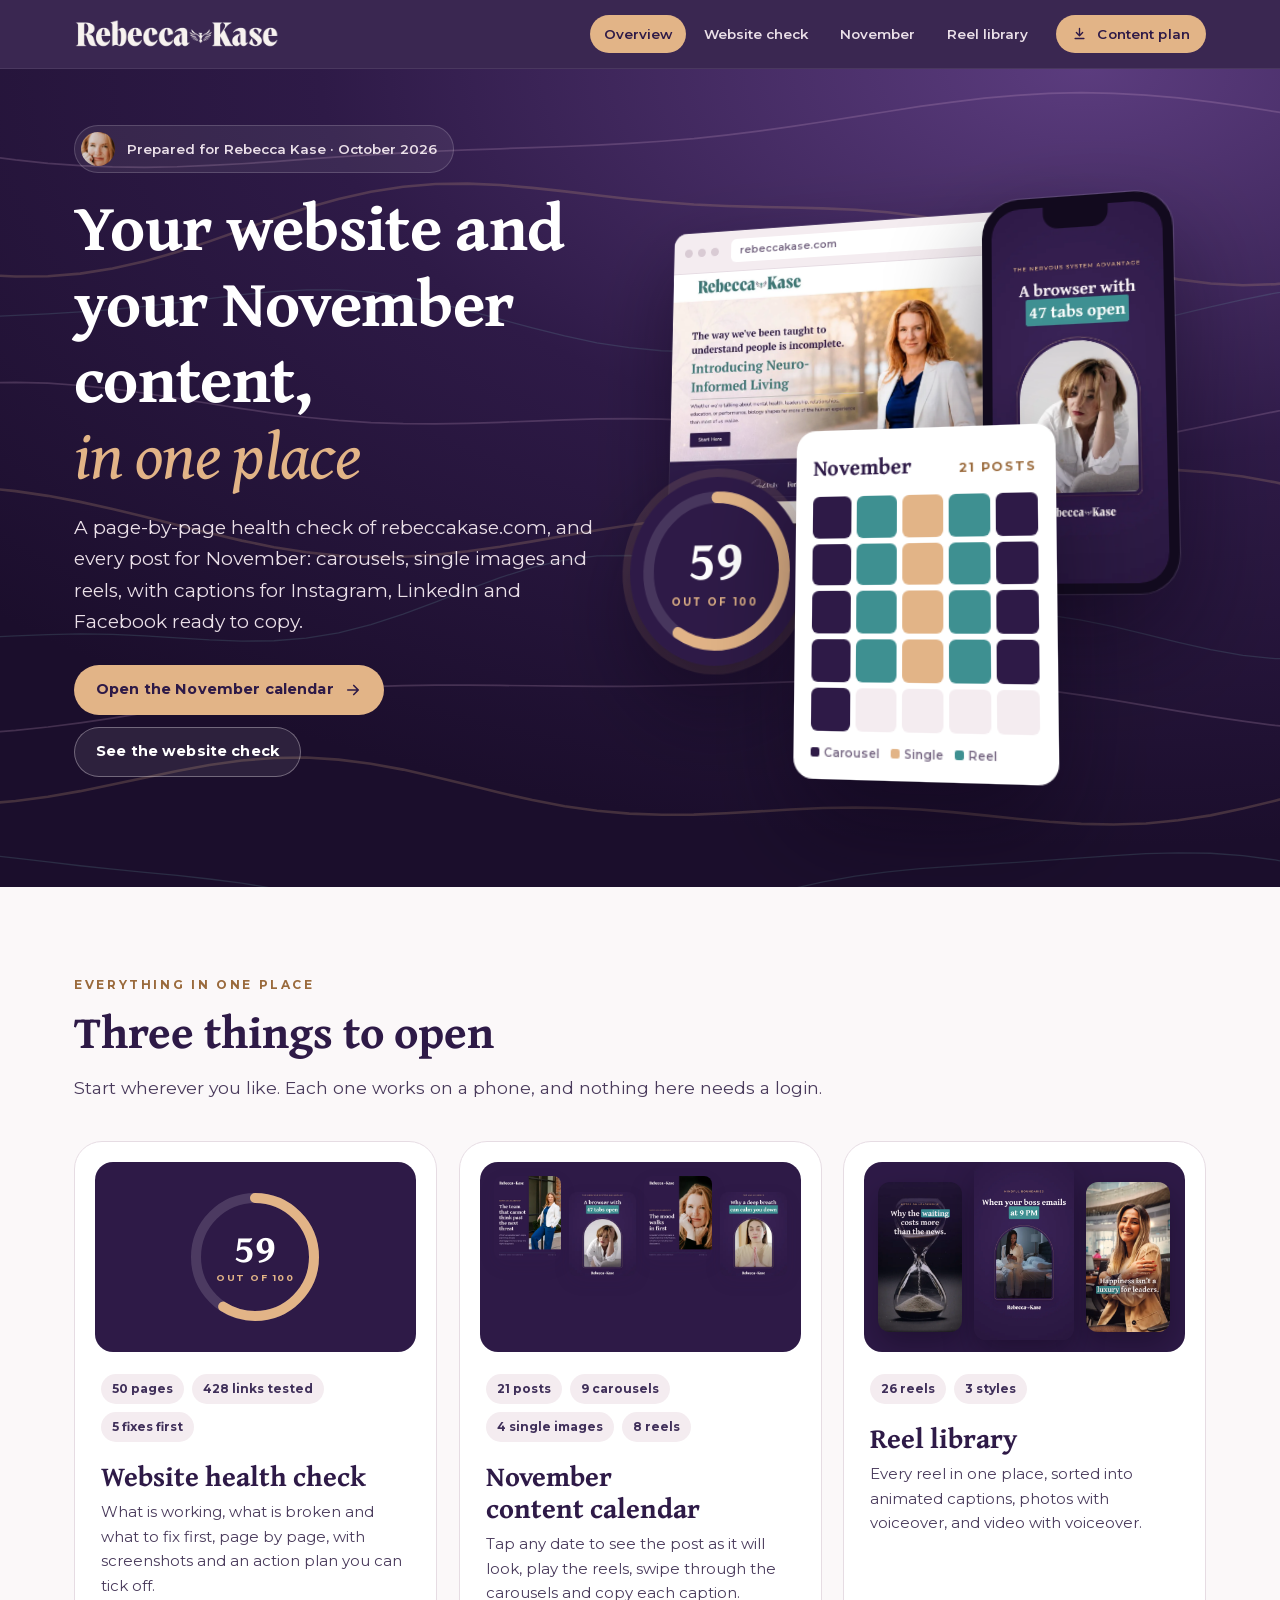
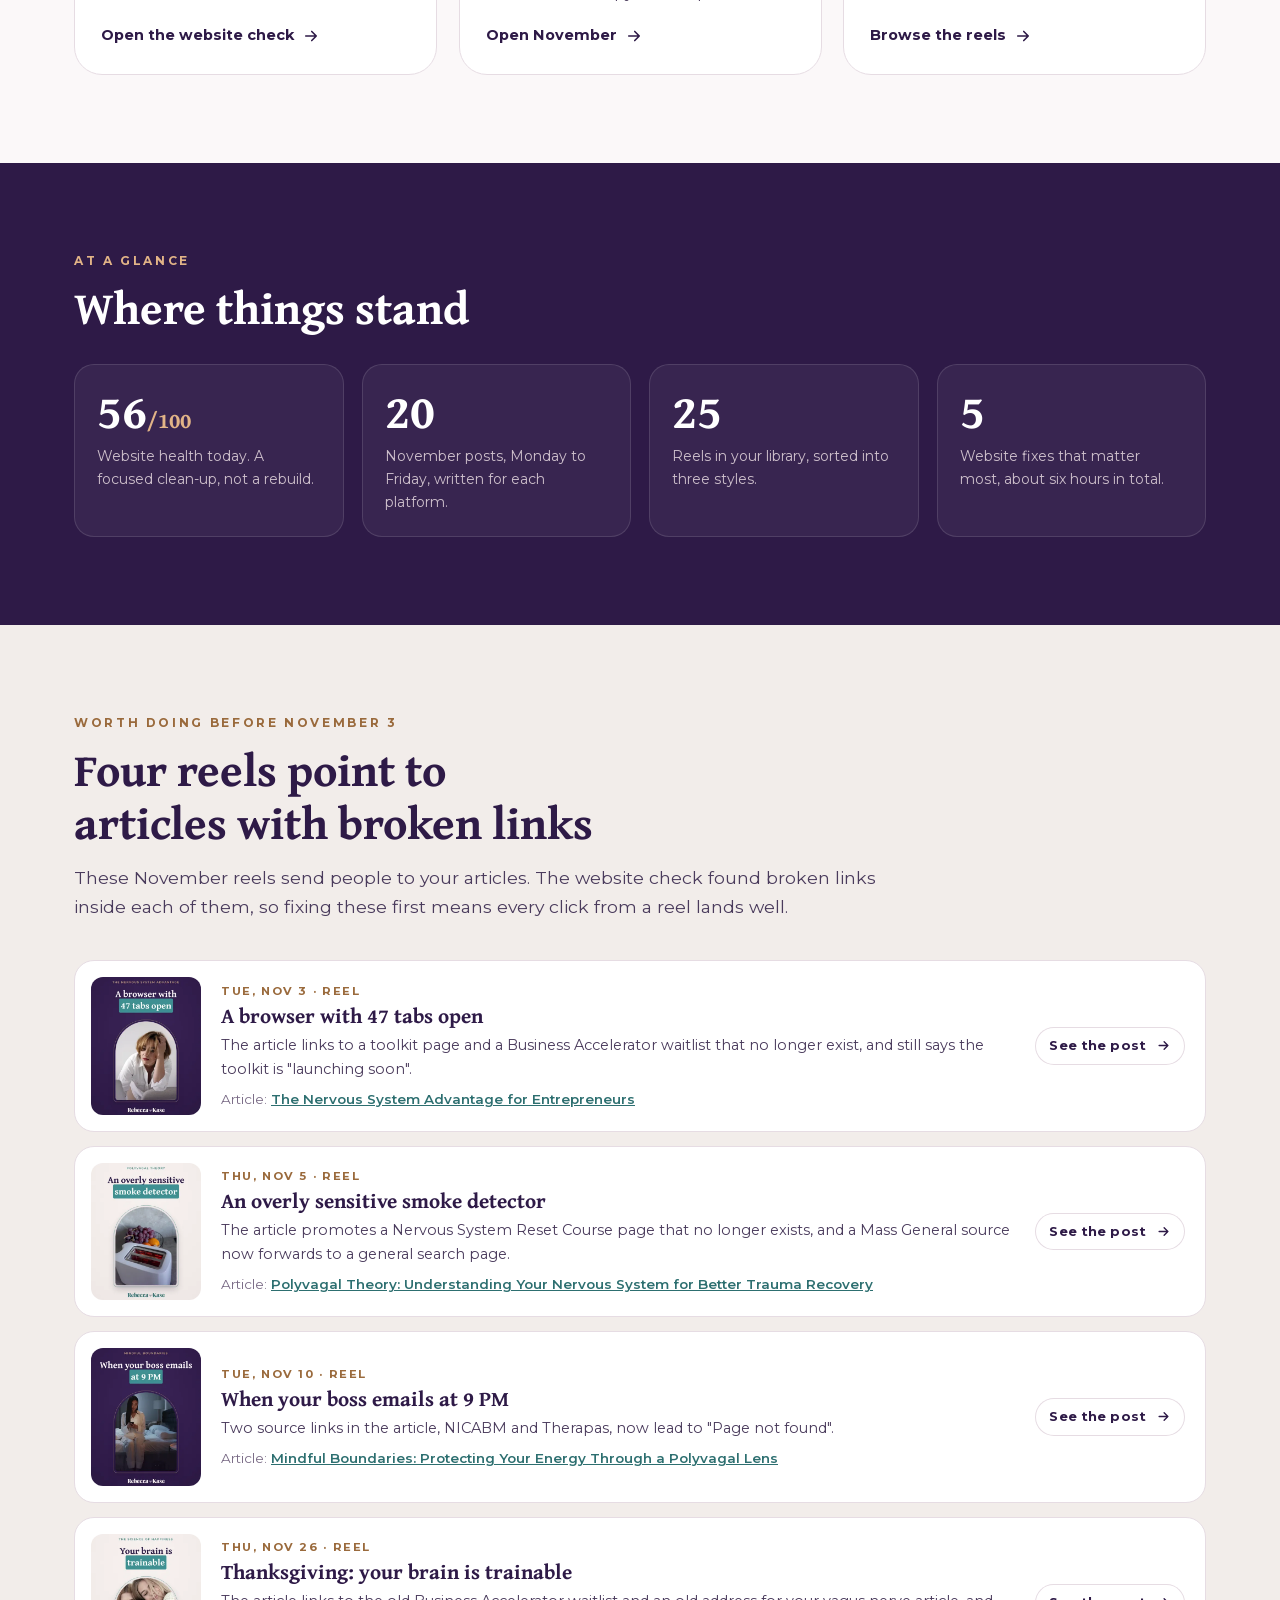
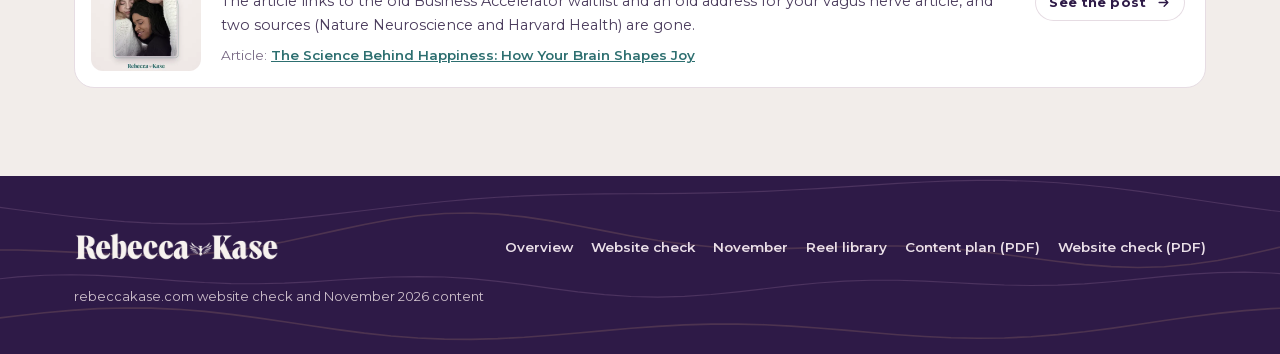
==== index.html @ 7815dcb7 "Rebecca Kase website check and November content" ====
<!doctype html>
<html lang="en" data-base="">
<head>
<meta charset="utf-8">
<meta name="viewport" content="width=device-width, initial-scale=1, viewport-fit=cover">
<title>Rebecca Kase | Website and November content</title>
<meta name="description" content="Your website health check and every November 2026 post, reel and caption in one place.">
<meta name="robots" content="noindex, nofollow">
<meta name="theme-color" content="#2E1A47">
<meta property="og:title" content="Rebecca Kase | Website and November content">
<meta property="og:description" content="Your website health check and every November 2026 post, reel and caption in one place.">
<meta property="og:type" content="website">
<link rel="icon" href="assets/img/favicon.svg" type="image/svg+xml">
<link rel="preload" href="assets/fonts/gentium-book-plus-700.woff2" as="font" type="font/woff2" crossorigin>
<link rel="preload" href="assets/fonts/montserrat-variable.woff2" as="font" type="font/woff2" crossorigin>
<link rel="stylesheet" href="assets/css/site.css">
<script>document.documentElement.classList.add('js')</script>
</head>
<body>
<header class="site-head">
  <div class="wrap">
    <a class="brand" href="./" aria-label="Rebecca Kase, overview"><img src="assets/img/logo-light.webp" alt="Rebecca Kase" width="205" height="30"></a>
    <button class="menu-btn" type="button" aria-label="Open menu" aria-expanded="false" aria-controls="site-nav"><svg viewBox="0 0 24 24" fill="none" stroke="currentColor" stroke-width="2" stroke-linecap="round" aria-hidden="true"><path d="M4 7h16M4 12h16M4 17h16"/></svg></button>
    <nav class="nav" id="site-nav" aria-label="Main"><a href="./" aria-current="page">Overview</a><a href="website/">Website check</a><a href="november/">November</a><a href="reels/">Reel library</a><a class="btn btn-gold btn-sm" href="downloads/Rebecca-Kase-November-2026-Content-Plan.pdf" download><svg viewBox="0 0 24 24" fill="none" stroke="currentColor" stroke-width="2.2" stroke-linecap="round" stroke-linejoin="round" aria-hidden="true"><path d="M12 4v11M7 10.5l5 5 5-5M5 20h14"/></svg>Content plan</a></nav>
  </div>
</header>

<main>
<section class="hero home-hero">
  <svg class="waves" data-waves="hero" data-seed="0" viewBox="0 0 1440 760" preserveAspectRatio="xMidYMid slice" aria-hidden="true"></svg>
  <div class="wrap home-grid">
    <div>
      <div class="hello rv"><img src="assets/img/avatar.webp" alt="" width="34" height="34">Prepared for Rebecca Kase · October 2026</div>
      <h1 class="rv">Your website and your November content, <em>in one place</em></h1>
      <p class="lede rv">A page-by-page health check of rebeccakase.com, and every post for November: carousels, single images and reels, with captions for Instagram, LinkedIn and Facebook ready to copy.</p>
      <div class="hero-actions rv"><a class="btn btn-gold" href="november/">Open the November calendar <svg viewBox="0 0 24 24" fill="none" stroke="currentColor" stroke-width="2.2" stroke-linecap="round" stroke-linejoin="round" aria-hidden="true"><path d="M5 12h14M13 6l6 6-6 6"/></svg></a><a class="btn btn-ghost" href="website/">See the website check</a></div>
    </div>
    <div class="scene" data-rx="8" data-ry="-16" aria-hidden="true">
      <div class="stage">
        <div class="layer l-browser"><div class="float"><div class="browser"><div class="bar"><i></i><i></i><i></i><span>rebeccakase.com</span></div><img src="media/audit/home-desk.webp" alt="" width="1440" height="900"></div></div></div>
        <div class="layer l-phone"><div class="float f2"><div class="phone"><div class="notch"></div><div class="screen"><video autoplay muted loop playsinline preload="auto" poster="media/posts/02/cover.webp" src="media/loops/home-loop.mp4"></video></div></div></div></div>
        <div class="layer l-score"><div class="float f3"><div class="score-orb"><div class="ring" data-fire data-score="59" data-size="150" data-stroke="11" data-color="#E2B487" data-track="rgba(255,255,255,.12)"><div class="num"><div><b class="count" data-to="59">59</b><small>out of 100</small></div></div></div></div></div></div>
        <div class="layer l-cal"><div class="float"><div class="mini-cal"><div class="t">November<small>21 posts</small></div><div class="g"><i class="c"></i><i class="r"></i><i class="s"></i><i class="r"></i><i class="c"></i><i class="c"></i><i class="r"></i><i class="s"></i><i class="r"></i><i class="c"></i><i class="c"></i><i class="r"></i><i class="s"></i><i class="r"></i><i class="c"></i><i class="c"></i><i class="r"></i><i class="s"></i><i class="r"></i><i class="c"></i><i class="c"></i><i></i><i></i><i></i><i></i></div><div class="k"><span><i style="background:var(--plum)"></i>Carousel</span><span><i style="background:var(--gold-2)"></i>Single</span><span><i style="background:var(--teal)"></i>Reel</span></div></div></div></div>
      </div>
    </div>
  </div>
</section>

<section>
  <div class="wrap">
    <div class="sec-intro"><div class="eyebrow rv">Everything in one place</div><h2 class="h2 rv">Three things to open</h2>
    <p class="rv">Start wherever you like. Each one works on a phone, and nothing here needs a login.</p></div>
    <div class="doors">
      <a class="door tilt rv" href="website/">
        <div class="vis vis-audit"><div class="ring" data-score="59" data-size="128" data-stroke="10" data-color="#E2B487" data-track="rgba(255,255,255,.14)"><div class="num"><div><b class="count" data-to="59">59</b><small>out of 100</small></div></div></div></div>
        <div class="facts"><span>50 pages</span><span>428 links tested</span><span>5 fixes first</span></div>
        <h3>Website health check</h3>
        <p>What is working, what is broken and what to fix first, page by page, with screenshots and an action plan you can tick off.</p>
        <span class="go">Open the website check <svg viewBox="0 0 24 24" fill="none" stroke="currentColor" stroke-width="2.2" stroke-linecap="round" stroke-linejoin="round" aria-hidden="true"><path d="M5 12h14M13 6l6 6-6 6"/></svg></span>
      </a>
      <a class="door tilt rv" href="november/">
        <div class="vis vis-posts"><img src="media/posts/01/thumb.webp" alt="" loading="lazy"><img src="media/posts/02/thumb.webp" alt="" loading="lazy"><img src="media/posts/06/thumb.webp" alt="" loading="lazy"><img src="media/posts/14/thumb.webp" alt="" loading="lazy"></div>
        <div class="facts"><span>21 posts</span><span>9 carousels</span><span>4 single images</span><span>8 reels</span></div>
        <h3>November content calendar</h3>
        <p>Tap any date to see the post as it will look, play the reels, swipe through the carousels and copy each caption.</p>
        <span class="go">Open November <svg viewBox="0 0 24 24" fill="none" stroke="currentColor" stroke-width="2.2" stroke-linecap="round" stroke-linejoin="round" aria-hidden="true"><path d="M5 12h14M13 6l6 6-6 6"/></svg></span>
      </a>
      <a class="door tilt rv" href="reels/">
        <div class="vis vis-reels"><img src="media/reels/posters/why-the-waiting-costs-more-v2.webp" alt="" loading="lazy"><img src="media/posts/07/cover.webp" alt="" loading="lazy"><img src="media/reels/posters/science-of-happiness.webp" alt="" loading="lazy"></div>
        <div class="facts"><span>26 reels</span><span>3 styles</span></div>
        <h3>Reel library</h3>
        <p>Every reel in one place, sorted into animated captions, photos with voiceover, and video with voiceover.</p>
        <span class="go">Browse the reels <svg viewBox="0 0 24 24" fill="none" stroke="currentColor" stroke-width="2.2" stroke-linecap="round" stroke-linejoin="round" aria-hidden="true"><path d="M5 12h14M13 6l6 6-6 6"/></svg></span>
      </a>
    </div>
  </div>
</section>

<section class="dark">
  <div class="wrap">
    <div class="eyebrow rv">At a glance</div>
    <h2 class="h2 rv" style="margin-bottom:30px">Where things stand</h2>
    <div class="glance">
      <div class="rv"><b><i class="count" data-to="59">59</i><small>/100</small></b><span>Website health today. A focused clean-up, not a rebuild.</span></div>
      <div class="rv"><b class="count" data-to="21">21</b><span>November posts, Monday to Friday, written for each platform.</span></div>
      <div class="rv"><b class="count" data-to="26">26</b><span>Reels in your library, sorted into three styles.</span></div>
      <div class="rv"><b class="count" data-to="5">5</b><span>Website fixes that matter most, about six hours in total.</span></div>
    </div>
  </div>
</section>

<section class="alt">
  <div class="wrap">
    <div class="sec-intro"><div class="eyebrow rv">Worth doing before November 3</div><h2 class="h2 rv">Four reels point to articles with broken links</h2>
    <p class="rv">These November reels send people to your articles. The website check found broken links inside each of them, so fixing these first means every click from a reel lands well.</p></div>
    <div class="linkfix"><article class="lf rv">
  <img src="media/posts/02/thumb.webp" alt="" loading="lazy" width="110" height="138">
  <div><div class="when">Tue, Nov 3 · Reel</div><h3>A browser with 47 tabs open</h3><p>The article links to a toolkit page and a Business Accelerator waitlist that no longer exist, and still says the toolkit is &quot;launching soon&quot;.</p>
  <div class="art">Article: <a href="https://www.rebeccakase.com/blog/nervous-system-advantage" target="_blank" rel="noopener">The Nervous System Advantage for Entrepreneurs</a></div></div>
  <a class="btn btn-line btn-sm" href="november/#post-02">See the post <svg viewBox="0 0 24 24" fill="none" stroke="currentColor" stroke-width="2.2" stroke-linecap="round" stroke-linejoin="round" aria-hidden="true"><path d="M5 12h14M13 6l6 6-6 6"/></svg></a>
</article><article class="lf rv">
  <img src="media/posts/04/thumb.webp" alt="" loading="lazy" width="110" height="138">
  <div><div class="when">Thu, Nov 5 · Reel</div><h3>An overly sensitive smoke detector</h3><p>The article promotes a Nervous System Reset Course page that no longer exists, and a Mass General source now forwards to a general search page.</p>
  <div class="art">Article: <a href="https://www.rebeccakase.com/blog/polyvagal-theory-nervous-system-trauma-recovery" target="_blank" rel="noopener">Polyvagal Theory: Understanding Your Nervous System for Better Trauma Recovery</a></div></div>
  <a class="btn btn-line btn-sm" href="november/#post-04">See the post <svg viewBox="0 0 24 24" fill="none" stroke="currentColor" stroke-width="2.2" stroke-linecap="round" stroke-linejoin="round" aria-hidden="true"><path d="M5 12h14M13 6l6 6-6 6"/></svg></a>
</article><article class="lf rv">
  <img src="media/posts/07/thumb.webp" alt="" loading="lazy" width="110" height="138">
  <div><div class="when">Tue, Nov 10 · Reel</div><h3>When your boss emails at 9 PM</h3><p>Two source links in the article, NICABM and Therapas, now lead to &quot;Page not found&quot;.</p>
  <div class="art">Article: <a href="https://www.rebeccakase.com/blog/mindful-boundaries-protecting-your-energy-through-a-polyvagal-lens" target="_blank" rel="noopener">Mindful Boundaries: Protecting Your Energy Through a Polyvagal Lens</a></div></div>
  <a class="btn btn-line btn-sm" href="november/#post-07">See the post <svg viewBox="0 0 24 24" fill="none" stroke="currentColor" stroke-width="2.2" stroke-linecap="round" stroke-linejoin="round" aria-hidden="true"><path d="M5 12h14M13 6l6 6-6 6"/></svg></a>
</article><article class="lf rv">
  <img src="media/posts/19/thumb.webp" alt="" loading="lazy" width="110" height="138">
  <div><div class="when">Thu, Nov 26 · Reel</div><h3>Thanksgiving: your brain is trainable</h3><p>The article links to the old Business Accelerator waitlist and an old address for your vagus nerve article, and two sources (Nature Neuroscience and Harvard Health) are gone.</p>
  <div class="art">Article: <a href="https://www.rebeccakase.com/blog/science-of-happiness-brain-and-joy" target="_blank" rel="noopener">The Science Behind Happiness: How Your Brain Shapes Joy</a></div></div>
  <a class="btn btn-line btn-sm" href="november/#post-19">See the post <svg viewBox="0 0 24 24" fill="none" stroke="currentColor" stroke-width="2.2" stroke-linecap="round" stroke-linejoin="round" aria-hidden="true"><path d="M5 12h14M13 6l6 6-6 6"/></svg></a>
</article></div>
  </div>
</section>
</main>
<footer class="site-foot">
  <svg class="waves" data-waves="foot" viewBox="0 0 1440 220" preserveAspectRatio="none" aria-hidden="true"></svg>
  <div class="wrap">
    <img src="assets/img/logo-light.webp" alt="Rebecca Kase" width="205" height="30">
    <nav aria-label="Footer"><a href="./">Overview</a><a href="website/">Website check</a><a href="november/">November</a><a href="reels/">Reel library</a><a href="downloads/Rebecca-Kase-November-2026-Content-Plan.pdf" download>Content plan (PDF)</a><a href="downloads/Rebecca-Kase-Website-Health-Check.pdf" download>Website check (PDF)</a></nav>
    <p>rebeccakase.com website check and November 2026 content</p>
  </div>
</footer>
<script src="assets/js/site.js"></script>
</body>
</html>
---- assets/css/site.css ----
/* Rebecca Kase | Website check and November content
   Brand: plum, blush and teal with gold accents. Gentium Book Plus for headlines, Montserrat for text. */

@font-face{font-family:'Gentium Book Plus';font-style:normal;font-weight:400;font-display:swap;src:url(../fonts/gentium-book-plus-400.woff2) format('woff2')}
@font-face{font-family:'Gentium Book Plus';font-style:normal;font-weight:700;font-display:swap;src:url(../fonts/gentium-book-plus-700.woff2) format('woff2')}
@font-face{font-family:'Gentium Book Plus';font-style:italic;font-weight:400;font-display:swap;src:url(../fonts/gentium-book-plus-400-italic.woff2) format('woff2')}
@font-face{font-family:'Gentium Book Plus';font-style:italic;font-weight:700;font-display:swap;src:url(../fonts/gentium-book-plus-700-italic.woff2) format('woff2')}
@font-face{font-family:'Montserrat';font-style:normal;font-weight:300 700;font-display:swap;src:url(../fonts/montserrat-variable.woff2) format('woff2')}

:root{
  /* layout: plum hero bands over a blush-and-paper page, cards with soft plum shadows */
  --plum:#2E1A47; --plum-2:#40305A; --plum-3:#5A4570; --plum-deep:#1B0E2C;
  --ink:#2E1A47; --body:#4A3B5C; --muted:#7A6B86;
  --blush:#F2EDEA; --paper:#FBF8F9; --cream:#F4ECF0; --line:#E6DCE3; --white:#FFFFFF;
  --gold:#D6A87C; --gold-2:#E2B487; --gold-text:#9A6A3C; --gold-bg:#F7EADC;
  --teal:#3E9091; --teal-2:#7CC9BE; --teal-text:#2D6F70; --teal-bg:#DDEFEE;
  --rose:#B5566E; --rose-text:#9C3F57; --rose-bg:#F6E1E6;
  --on-plum:#EADFE8; --on-plum-2:#CDBFCB; --mauve:#887183;
  --serif:'Gentium Book Plus', Georgia, 'Times New Roman', serif;
  --sans:'Montserrat', system-ui, -apple-system, 'Segoe UI', Roboto, sans-serif;
  --r-xl:28px; --r-lg:22px; --r-md:16px; --r-sm:10px;
  --shadow-sm:0 6px 18px rgba(46,26,71,.08);
  --shadow:0 18px 44px rgba(46,26,71,.12);
  --shadow-lg:0 40px 90px rgba(8,2,18,.45);
  --ease:cubic-bezier(.3,.7,.2,1);
  --gutter:max(16px, env(safe-area-inset-left, 0px));
  --gutter-r:max(16px, env(safe-area-inset-right, 0px));
  color-scheme:light;
}

*{box-sizing:border-box}
html{scroll-behavior:smooth;-webkit-text-size-adjust:100%}
body{margin:0;background:var(--paper);color:var(--body);font-family:var(--sans);font-size:16px;line-height:1.65;-webkit-font-smoothing:antialiased;overflow-x:hidden}
img,video{max-width:100%;height:auto;display:block}
a{color:var(--teal-text)}
h1,h2,h3,h4{font-family:var(--serif);color:var(--ink);font-weight:700;line-height:1.15;margin:0;text-wrap:balance}
p{margin:0 0 1em}
button{font:inherit;color:inherit}
:focus-visible{outline:3px solid var(--gold);outline-offset:3px;border-radius:6px}
.wrap{max-width:1180px;margin:0 auto;padding-left:max(24px, env(safe-area-inset-left, 0px));padding-right:max(24px, env(safe-area-inset-right, 0px))}
.eyebrow{font-weight:700;font-size:12px;letter-spacing:.22em;text-transform:uppercase;color:var(--gold-text)}
.dark .eyebrow,.hero .eyebrow{color:var(--gold-2)}
.lead{font-size:19px;line-height:1.7;max-width:780px}
.h2{font-size:clamp(32px,4.2vw,46px);margin:10px 0 16px}
.muted{color:var(--muted)}
.sr-only{position:absolute;width:1px;height:1px;overflow:hidden;clip:rect(0 0 0 0);white-space:nowrap}
.tnum{font-variant-numeric:tabular-nums}

/* ---------- buttons ---------- */
.btn{display:inline-flex;align-items:center;gap:10px;border:0;border-radius:999px;padding:13px 22px;font-weight:700;font-size:14.5px;letter-spacing:.01em;text-decoration:none;cursor:pointer;transition:transform .2s var(--ease),box-shadow .2s,background .2s,color .2s}
.btn svg{width:18px;height:18px;flex:none}
.btn:hover{transform:translateY(-2px)}
.btn-gold{background:var(--gold-2);color:var(--plum)}
.btn-gold:hover{background:#EBC197;box-shadow:0 10px 26px rgba(214,168,124,.35)}
.btn-plum{background:var(--plum);color:#fff}
.btn-plum:hover{background:var(--plum-2);box-shadow:0 10px 26px rgba(46,26,71,.25)}
.btn-ghost{background:rgba(255,255,255,.08);color:#fff;box-shadow:inset 0 0 0 1px rgba(244,236,240,.35)}
.btn-ghost:hover{background:rgba(255,255,255,.14)}
.btn-line{background:#fff;color:var(--plum);box-shadow:inset 0 0 0 1px var(--line)}
.btn-line:hover{box-shadow:inset 0 0 0 1px var(--plum-3),var(--shadow-sm)}
.btn-sm{padding:8px 14px;font-size:13px}
.btn-sm svg{width:15px;height:15px}

/* ---------- header ---------- */
body::before{content:"";position:fixed;inset:0 0 auto;height:env(safe-area-inset-top, 0px);z-index:60;background:var(--plum)}
.site-head{position:sticky;top:env(safe-area-inset-top, 0px);z-index:50;background:rgba(46,26,71,.94);backdrop-filter:blur(12px);-webkit-backdrop-filter:blur(12px);border-bottom:1px solid rgba(255,255,255,.08)}
.site-head .wrap{display:flex;align-items:center;justify-content:space-between;gap:20px;height:68px}
.brand{display:flex;align-items:center;gap:12px;text-decoration:none}
.brand img{height:30px;width:auto}
.nav{display:flex;align-items:center;gap:4px}
.nav a{color:var(--on-plum);text-decoration:none;font-weight:600;font-size:13.5px;padding:8px 14px;border-radius:999px;transition:background .2s,color .2s;white-space:nowrap}
.nav a:hover{background:rgba(255,255,255,.08);color:#fff}
.nav a[aria-current="page"]{background:var(--gold-2);color:var(--plum)}
.nav .btn{margin-left:10px}
.nav a.btn-gold{color:var(--plum);padding:8px 16px}
.nav a.btn-gold:hover{background:#EBC197;color:var(--plum)}
.menu-btn{display:none;background:none;border:0;padding:8px;cursor:pointer;color:#fff}
.menu-btn svg{width:26px;height:26px}

/* ---------- hero band ---------- */
.hero{position:relative;overflow:hidden;color:#fff;background:radial-gradient(120% 95% at 85% 0%,#5B3C7E 0%,#2E1A47 50%,#1B0E2C 100%)}
.hero .waves{position:absolute;inset:0;width:100%;height:100%;pointer-events:none}
.waves path{fill:none;stroke-linecap:round}
.hero .waves path{stroke-dasharray:1;stroke-dashoffset:1;animation:draw 3.2s var(--ease) forwards}
.hero .waves g{animation:drift 18s ease-in-out infinite alternate}
@keyframes draw{to{stroke-dashoffset:0}}
@keyframes drift{from{transform:translateX(-30px)}to{transform:translateX(30px)}}
.hero .wrap{position:relative}
.hero h1{color:#fff;font-size:clamp(40px,6vw,66px);letter-spacing:-.01em;margin:14px 0 20px}
.hero h1 em{color:var(--gold-2);font-weight:400}
.hero .lede{font-size:19px;line-height:1.65;color:var(--on-plum);max-width:560px;margin:0 0 28px}
.hero-actions{display:flex;flex-wrap:wrap;gap:12px}
.chips{display:flex;flex-wrap:wrap;gap:8px}
.chips span{font-size:12.5px;font-weight:600;color:var(--cream);border:1px solid rgba(244,236,240,.26);background:rgba(255,255,255,.06);padding:6px 13px;border-radius:999px}
.hello{display:inline-flex;align-items:center;gap:12px;padding:6px 16px 6px 6px;border-radius:999px;background:rgba(255,255,255,.07);border:1px solid rgba(244,236,240,.18);font-size:13.5px;color:var(--on-plum);font-weight:600}
.hello img{width:34px;height:34px;border-radius:50%;object-fit:cover}

/* ---------- sections ---------- */
section{padding:88px 0;position:relative}
section.alt{background:var(--blush)}
section.dark{background:var(--plum);color:var(--on-plum)}
section.dark h2,section.dark h3{color:#fff}
.sec-intro{max-width:820px;margin-bottom:38px}
.sec-intro p{font-size:17.5px}

/* ---------- reveal ---------- */
.rv{transition:opacity .8s ease,transform .8s var(--ease)}
.js .rv:not(.in){opacity:.001;transform:translateY(22px)}
@media (prefers-reduced-motion:reduce){
  .js .rv:not(.in){opacity:1;transform:none}
  .hero .waves path{animation:none;stroke-dashoffset:0}
  .hero .waves g{animation:none}
  *{scroll-behavior:auto}
}

/* ---------- 3D tilt cards ---------- */
.tilt{transform-style:preserve-3d;transition:transform .5s var(--ease),box-shadow .5s var(--ease);will-change:transform}
.tilt.is-tilting{transition:transform .08s linear,box-shadow .3s}
.tilt .pop{transform:translateZ(36px)}

/* ---------- score ring ---------- */
.ring{position:relative;display:grid;place-items:center;flex:none}
.ring svg{display:block;transform:rotate(-90deg)}
.ring .track{fill:none}
.ring .val{fill:none;stroke-linecap:round;transition:stroke-dashoffset 1.8s var(--ease)}
.ring .num{position:absolute;inset:0;display:grid;place-items:center;text-align:center}
.ring .num b{font-family:var(--serif);color:var(--ink);line-height:1}

/* ---------- home ---------- */
.home-hero{padding:56px 0 110px}
.home-grid{display:grid;grid-template-columns:1fr 1.05fr;gap:40px;align-items:center}
.home-grid>*{min-width:0}
.scene{position:relative;height:560px;perspective:1600px;perspective-origin:50% 40%}
.stage{position:absolute;inset:0;transform-style:preserve-3d;transform:rotateX(var(--rx,8deg)) rotateY(var(--ry,-16deg));transition:transform .9s var(--ease)}
.scene.live .stage{transition:transform .15s linear}
.layer{position:absolute;transform-style:preserve-3d}
.float{animation:float 7s ease-in-out infinite}
.float.f2{animation-duration:8.5s;animation-delay:-2s}
.float.f3{animation-duration:9.5s;animation-delay:-4s}
@keyframes float{0%,100%{translate:0 0}50%{translate:0 -12px}}
@media (prefers-reduced-motion:reduce){.float{animation:none}.stage{transition:none}}
.browser{background:#fff;border-radius:14px;overflow:hidden;box-shadow:var(--shadow-lg),0 0 0 1px rgba(255,255,255,.12)}
.browser .bar{display:flex;align-items:center;gap:6px;padding:9px 12px;background:var(--cream);border-bottom:1px solid var(--line)}
.browser .bar i{width:9px;height:9px;border-radius:50%;background:#D9CBD4;display:block;flex:none}
.browser .bar span{margin-left:8px;font-size:11.5px;color:var(--muted);font-weight:600;background:#fff;border-radius:6px;padding:3px 10px;flex:1;white-space:nowrap;overflow:hidden;text-overflow:ellipsis}
.browser img{width:100%;height:auto}
.l-browser{left:0;top:40px;width:76%;transform:translateZ(0)}
.l-phone{right:2%;top:70px;width:31%;transform:translateZ(150px)}
.l-score{left:3%;bottom:70px;transform:translateZ(120px)}
.l-cal{left:38%;bottom:-24px;transform:translateZ(190px)}
.phone{position:relative;border-radius:34px;background:#120A1E;padding:9px;box-shadow:var(--shadow-lg),0 0 0 1px rgba(255,255,255,.14)}
.phone .screen{position:relative;border-radius:26px;overflow:hidden;background:#000;aspect-ratio:9/19.5}
.phone .screen video,.phone .screen img.full{position:absolute;inset:0;width:100%;height:100%;object-fit:cover}
.phone .notch{position:absolute;top:9px;left:50%;transform:translateX(-50%);width:34%;height:20px;background:#120A1E;border-radius:0 0 14px 14px;z-index:3}
.score-orb{width:178px;height:178px;border-radius:50%;background:var(--plum);display:grid;place-items:center;box-shadow:var(--shadow-lg),0 0 0 8px rgba(214,168,124,.16)}
.score-orb .num b{color:#fff;font-size:54px}
.score-orb .num small{display:block;font-size:10.5px;letter-spacing:.18em;text-transform:uppercase;color:var(--gold-2);font-weight:700;margin-top:4px}
.mini-cal{width:236px;background:#fff;border-radius:18px;padding:16px 16px 14px;box-shadow:var(--shadow-lg)}
.mini-cal .t{font-family:var(--serif);font-weight:700;color:var(--ink);font-size:20px;display:flex;justify-content:space-between;align-items:baseline}
.mini-cal .t small{font-family:var(--sans);font-size:11px;font-weight:700;color:var(--gold-text);letter-spacing:.12em;text-transform:uppercase}
.mini-cal .g{display:grid;grid-template-columns:repeat(5,1fr);gap:5px;margin-top:10px}
.mini-cal .g i{aspect-ratio:1;border-radius:6px;background:var(--cream)}
.mini-cal .g i.c{background:var(--plum)}
.mini-cal .g i.s{background:var(--gold-2)}
.mini-cal .g i.r{background:var(--teal)}
.mini-cal .k{display:flex;gap:10px;margin-top:10px;font-size:10.5px;font-weight:600;color:var(--muted)}
.mini-cal .k span{display:flex;align-items:center;gap:4px}
.mini-cal .k i{width:8px;height:8px;border-radius:2px;display:block}

.doors{display:grid;grid-template-columns:repeat(3,1fr);gap:22px;perspective:1400px}
.door{position:relative;display:flex;flex-direction:column;background:#fff;border:1px solid var(--line);border-radius:var(--r-xl);padding:26px;text-decoration:none;color:inherit;overflow:hidden;min-height:420px}
.door:hover{box-shadow:var(--shadow)}
.door .vis{height:190px;border-radius:18px;margin:-6px -6px 22px;position:relative;overflow:hidden;background:var(--plum);transform:translateZ(30px)}
.door h3{font-size:28px;margin-bottom:8px}
.door p{font-size:15px;margin:0 0 18px}
.door .go{margin-top:auto;display:inline-flex;align-items:center;gap:8px;font-weight:700;color:var(--plum);font-size:14.5px}
.door .go svg{width:18px;height:18px;transition:transform .25s}
.door:hover .go svg{transform:translateX(4px)}
.door .facts{display:flex;flex-wrap:wrap;gap:8px;margin-bottom:18px}
.door .facts span{font-size:12px;font-weight:700;color:var(--plum-2);background:var(--cream);padding:5px 11px;border-radius:999px}
.vis-audit{display:grid;place-items:center;background:radial-gradient(90% 120% at 80% 0%,#5B3C7E,#2E1A47 60%)}
.vis-audit .ring .num b{color:#fff;font-size:40px}
.vis-audit .ring .num small{display:block;font-size:9.5px;letter-spacing:.16em;color:var(--gold-2);font-weight:700;text-transform:uppercase}
.vis-posts{display:grid;grid-template-columns:repeat(4,1fr);gap:8px;padding:14px;background:var(--blush)}
.vis-posts img{width:100%;aspect-ratio:4/5;object-fit:cover;border-radius:8px;box-shadow:var(--shadow-sm)}
.vis-posts img:nth-child(even){transform:translateY(16px)}
.vis-reels{display:flex;align-items:center;justify-content:center;gap:12px;background:linear-gradient(135deg,#3E9091,#2D6F70)}
.vis-reels img{width:84px;aspect-ratio:9/16;object-fit:cover;border-radius:12px;box-shadow:0 14px 30px rgba(8,2,18,.35)}
.vis-reels img:nth-child(2){width:100px;transform:translateY(-6px)}

.glance{display:grid;grid-template-columns:repeat(4,1fr);gap:18px}
.glance div{background:rgba(255,255,255,.05);border:1px solid rgba(255,255,255,.12);border-radius:20px;padding:22px}
.glance b{display:block;font-family:var(--serif);font-size:48px;line-height:1;color:#fff}
.glance b small{font-size:22px;color:var(--gold-2)}
.glance b i{font-style:normal}
.glance span{display:block;margin-top:10px;font-size:14px;color:var(--on-plum-2)}

.linkfix{display:grid;gap:14px}
.lf{display:grid;grid-template-columns:110px 1fr auto;gap:20px;align-items:center;background:#fff;border:1px solid var(--line);border-radius:20px;padding:16px 20px 16px 16px}
.lf img{width:110px;aspect-ratio:4/5;object-fit:cover;border-radius:12px}
.lf .when{font-size:11.5px;font-weight:700;letter-spacing:.14em;text-transform:uppercase;color:var(--gold-text)}
.lf h3{font-size:21px;margin:3px 0 6px}
.lf p{margin:0;font-size:14.5px}
.lf .art{font-size:13.5px;color:var(--muted);margin-top:6px}
.lf .art a{font-weight:600}

/* ---------- badges and chips ---------- */
.badge{flex:none;display:inline-flex;align-items:center;gap:6px;font-size:11px;font-weight:700;letter-spacing:.12em;text-transform:uppercase;padding:5px 11px;border-radius:999px;white-space:nowrap}
.badge::before{content:"";width:7px;height:7px;border-radius:50%;background:currentColor}
.now{background:var(--rose-bg);color:var(--rose-text)}
.soon{background:var(--gold-bg);color:var(--gold-text)}
.nice{background:var(--teal-bg);color:var(--teal-text)}
.good-b{background:var(--teal-bg);color:var(--teal-text)}
.tag{display:inline-flex;align-items:center;gap:6px;font-size:11.5px;font-weight:700;padding:4px 10px;border-radius:999px;background:var(--cream);color:var(--plum-2);white-space:nowrap}
.tag.t-reel{background:var(--teal-bg);color:var(--teal-text)}
.tag.t-carousel{background:#EDE6F3;color:var(--plum-2)}
.tag.t-single{background:var(--gold-bg);color:var(--gold-text)}
.tag svg{width:12px;height:12px}

/* ---------- audit: hero stage ---------- */
.audit-hero{padding:56px 0 120px}
.audit-grid{display:grid;grid-template-columns:.92fr 1.08fr;gap:44px;align-items:center}
.audit-grid>*{min-width:0}
.a-scene{position:relative;height:540px;perspective:1700px}
.a-scene .stage{--rx:10deg;--ry:-18deg}
.a-desk{left:0;top:30px;width:80%;transform:translateZ(0)}
.a-back{left:16%;top:-6px;width:70%;transform:translateZ(-160px) translateX(10%);opacity:.55;filter:saturate(.7)}
.a-mob{right:-5%;top:150px;width:26%;transform:translateZ(170px)}
.a-orb{left:-3%;bottom:30px;transform:translateZ(130px)}
.shot-wrap{position:relative}
.pin{position:absolute;width:30px;height:30px;margin:-15px 0 0 -15px;border-radius:50%;border:0;padding:0;cursor:pointer;display:grid;place-items:center;font-weight:800;font-size:13px;color:#fff;box-shadow:0 6px 16px rgba(8,2,18,.35);transform:translateZ(40px);z-index:4}
.pin::after{content:"";position:absolute;inset:-6px;border-radius:50%;border:2px solid currentColor;opacity:.0;animation:ping 2.4s var(--ease) infinite}
.pin.p-now{background:var(--rose);color:var(--rose)}
.pin.p-soon{background:#C8925E;color:#C8925E}
.pin.p-good{background:var(--teal);color:var(--teal)}
.pin span{color:#fff}
@keyframes ping{0%{transform:scale(.7);opacity:.75}80%,100%{transform:scale(1.6);opacity:0}}
@media (prefers-reduced-motion:reduce){.pin::after{animation:none}}
.pin-pop{position:absolute;z-index:30;width:min(300px,86vw);background:#fff;color:var(--body);border-radius:16px;padding:16px 18px;box-shadow:0 24px 60px rgba(8,2,18,.45);font-size:14px;line-height:1.5}
.pin-pop h4{font-size:19px;margin:8px 0 6px}
.pin-pop p{margin:0 0 10px}
.pin-pop a{font-weight:700;font-size:13.5px}
.pin-pop .x{position:absolute;right:8px;top:8px;background:none;border:0;cursor:pointer;color:var(--muted);padding:6px;border-radius:8px}
.pin-legend{display:flex;flex-wrap:wrap;gap:14px;margin-top:26px;font-size:13px;color:var(--on-plum)}
.pin-legend span{display:flex;align-items:center;gap:7px}
.pin-legend i{width:12px;height:12px;border-radius:50%;display:block}

/* audit: toc */
.toc{position:sticky;top:calc(env(safe-area-inset-top, 0px) + 68px);z-index:40;background:rgba(251,248,249,.94);backdrop-filter:blur(10px);-webkit-backdrop-filter:blur(10px);border-bottom:1px solid var(--line)}
.toc .wrap{display:flex;gap:2px;overflow-x:auto;padding-top:9px;padding-bottom:9px;scrollbar-width:none}
.toc .wrap::-webkit-scrollbar{display:none}
.toc a{flex:none;text-decoration:none;font-size:12.5px;font-weight:600;color:var(--plum-2);padding:7px 11px;border-radius:999px;white-space:nowrap}
.toc a:hover,.toc a.on{background:var(--plum);color:#fff}

/* audit: stats */
.stats{display:grid;grid-template-columns:repeat(3,1fr);gap:18px;margin-top:36px}
.stat{background:#fff;border:1px solid var(--line);border-radius:20px;padding:24px 24px 20px;position:relative;overflow:hidden}
.stat::after{content:"";position:absolute;right:-30px;top:-30px;width:110px;height:110px;border-radius:50%;background:radial-gradient(closest-side,rgba(214,168,124,.22),rgba(214,168,124,0))}
.stat b{display:block;font-family:var(--serif);font-size:52px;line-height:1;color:var(--plum)}
.stat b small{font-size:24px;margin-left:4px}
.stat b i{font-style:normal}
.stat span{display:block;margin-top:10px;font-weight:700;color:var(--ink);font-size:15.5px}
.stat p{margin:4px 0 0;font-size:13.5px;color:var(--muted);line-height:1.5}
.stat.warn b{color:var(--rose-text)}

/* audit: areas */
.areas{display:grid;grid-template-columns:repeat(4,1fr);gap:18px;perspective:1200px}
.area{background:#fff;border:1px solid var(--line);border-radius:20px;padding:22px;display:flex;flex-direction:column;gap:12px;text-decoration:none;color:inherit}
.area:hover{box-shadow:var(--shadow)}
.area .top{display:flex;align-items:center;gap:14px}
.area .ring .num b{font-size:24px}
.area h3{font-size:21px}
.status{display:inline-block;font-size:10.5px;font-weight:700;letter-spacing:.12em;text-transform:uppercase;padding:3px 10px;border-radius:999px;margin-top:4px}
.s-bad{background:var(--rose-bg);color:var(--rose-text)}
.s-mid{background:var(--gold-bg);color:var(--gold-text)}
.s-good{background:var(--teal-bg);color:var(--teal-text)}
.area p{margin:0;font-size:14px;line-height:1.55}
.method{margin-top:22px;font-size:13.5px;color:var(--muted);max-width:860px}

/* audit: strengths */
.goods{display:grid;grid-template-columns:repeat(3,1fr);gap:16px}
.good{display:flex;gap:14px;background:rgba(255,255,255,.06);border:1px solid rgba(255,255,255,.14);border-radius:18px;padding:20px}
.good .ic{flex:none;width:34px;height:34px;border-radius:50%;background:var(--teal);display:grid;place-items:center}
.good h4{color:#fff;font-size:19px;margin-bottom:4px}
.good p{margin:0;font-size:14px;color:#D9CCD6;line-height:1.55}

/* audit: top 5 */
.top5{display:grid;gap:18px}
.t5{display:grid;grid-template-columns:90px 1fr 240px;gap:24px;align-items:start;background:#fff;border:1px solid var(--line);border-radius:22px;padding:26px 28px;position:relative;overflow:hidden}
.t5::before{content:"";position:absolute;left:0;top:0;bottom:0;width:6px;background:linear-gradient(180deg,var(--rose),var(--gold))}
.t5 .n{font-family:var(--serif);font-style:italic;font-size:84px;line-height:.8;color:var(--gold);font-weight:400}
.t5 h3{font-size:26px;margin-bottom:8px}
.t5 p{margin:0 0 8px}
.t5 .side{background:var(--paper);border:1px solid var(--line);border-radius:16px;padding:14px 16px;font-size:14px}
.t5 .side b{display:block;font-size:10.5px;letter-spacing:.14em;text-transform:uppercase;color:var(--gold-text);margin-bottom:3px}
.t5 .side div+div{margin-top:10px}

/* audit: section heads + findings */
.sec-head{display:grid;grid-template-columns:auto 1fr auto;gap:22px;align-items:end;margin-bottom:30px}
.sec-num{font-family:var(--serif);font-size:76px;line-height:.8;color:var(--gold);font-weight:400}
.sec-head h2{font-size:clamp(32px,4vw,44px)}
.sec-head .intro{grid-column:2/3;font-size:17px;max-width:720px;margin:10px 0 0}
.pill-score{display:flex;align-items:center;gap:12px;background:#fff;border:1px solid var(--line);border-radius:999px;padding:7px 18px 7px 7px;white-space:nowrap}
.pill-score .ring .num b{font-size:18px}
.pill-score span{font-size:12.5px;font-weight:700;letter-spacing:.06em;text-transform:uppercase;background:none!important;padding:0!important}
.f{background:#fff;border:1px solid var(--line);border-radius:20px;padding:24px 26px;margin-top:18px}
.f-head{display:flex;gap:14px;align-items:flex-start;margin-bottom:10px}
.f-head h3{font-size:23px;flex:1}
.f p{margin:0 0 12px}
.f ul{margin:0 0 12px;padding-left:20px}
.f li{margin:3px 0}
.kv{display:grid;grid-template-columns:120px 1fr;gap:6px 18px;margin:14px 0 0;padding-top:14px;border-top:1px dashed var(--line);font-size:15px}
.kv dt{font-size:10.5px;font-weight:700;letter-spacing:.14em;text-transform:uppercase;color:var(--gold-text);padding-top:3px}
.kv dd{margin:0}
.kv ul{margin:0;padding-left:18px}
.f a,.tbl a,.kv a{color:var(--teal-text);text-decoration:none;border-bottom:1px solid rgba(62,144,145,.35);overflow-wrap:anywhere}
.f a:hover,.tbl a:hover{color:var(--plum);border-bottom-color:var(--plum)}
.tbl-wrap{overflow-x:auto;margin-top:14px}
.tbl{width:100%;border-collapse:separate;border-spacing:0;margin-top:16px;font-size:14px;background:#fff;border:1px solid var(--line);border-radius:16px;overflow:hidden}
.tbl th{text-align:left;font-size:10.5px;letter-spacing:.14em;text-transform:uppercase;color:#fff;background:var(--plum);padding:12px 14px;font-weight:700}
.tbl td{padding:12px 14px;border-top:1px solid var(--line);vertical-align:top;line-height:1.5}
.tbl tr:nth-child(even) td{background:#FCFAFB}
.tbl .dead{color:var(--rose-text);font-weight:600;overflow-wrap:anywhere}
.tbl .dead a{color:var(--rose-text);border-bottom-color:rgba(181,86,110,.35)}
.tbl .to{color:var(--teal-text);font-weight:600}
.tbl .q{font-style:italic;color:var(--ink)}
.figrow{display:grid;grid-template-columns:1fr 1fr;gap:18px;margin-top:18px}
.figrow>*{min-width:0}
.stack figure{margin-top:14px}
figure{margin:18px 0 0}
figure .browser{box-shadow:0 18px 40px rgba(46,26,71,.12),0 0 0 1px var(--line)}
figcaption{font-size:13.5px;color:var(--muted);margin-top:10px;line-height:1.5}
figcaption b{color:var(--ink)}
.phones{background:var(--cream);border-radius:18px;padding:18px;border:1px solid var(--line)}
.phones img{width:100%;border-radius:10px}
.lh3{display:grid;grid-template-columns:repeat(3,1fr);gap:18px;margin-bottom:6px}
.lh3>div{display:flex;align-items:center;gap:14px;background:#fff;border:1px solid var(--line);border-radius:18px;padding:16px 18px;min-width:0}
.chart{background:#fff;border:1px solid var(--line);border-radius:20px;padding:24px 26px 18px;margin-top:18px}
.chart h4{font-size:20px;margin-bottom:4px}
.chart .sub{font-size:13.5px;color:var(--muted);margin-bottom:18px}
.bars{position:relative;padding-top:20px}
.brow{display:grid;grid-template-columns:200px 1fr 70px;gap:14px;align-items:center;margin:9px 0}
.brow .lbl{font-size:14px;font-weight:600;color:var(--ink);white-space:nowrap;overflow:hidden;text-overflow:ellipsis}
.brow .lbl a{color:var(--ink);border-bottom-color:var(--line)}
.btrack{position:relative;height:22px;background:#F3EDF1;border-radius:999px}
.bfill{position:absolute;left:0;top:0;bottom:0;border-radius:999px;width:0;transition:width 1.4s var(--ease)}
.brow .v{font-family:var(--serif);font-weight:700;font-size:19px;color:var(--ink);text-align:right;white-space:nowrap}
.target{position:absolute;top:14px;bottom:-6px;width:0;border-left:2px dashed var(--teal);z-index:2;left:calc(214px + (100% - 298px) * var(--f))}
.target span{position:absolute;top:-22px;left:-40px;width:80px;text-align:center;font-size:10.5px;font-weight:700;letter-spacing:.1em;text-transform:uppercase;color:var(--teal-text)}
.legend{display:flex;gap:18px;flex-wrap:wrap;font-size:12.5px;color:var(--muted);margin-top:12px}
.legend i{display:inline-block;width:12px;height:12px;border-radius:3px;margin-right:6px;vertical-align:-1px}

/* audit: plan */
.plan{display:grid;grid-template-columns:repeat(3,1fr);gap:18px}
.col{background:#fff;border:1px solid var(--line);border-radius:22px;padding:24px}
.col .when{font-size:10.5px;font-weight:700;letter-spacing:.16em;text-transform:uppercase;color:var(--gold-text)}
.col h3{font-size:25px;margin:6px 0 4px}
.col .time{font-size:13px;color:var(--muted);margin-bottom:12px}
.col label{display:flex;gap:10px;align-items:flex-start;padding:9px 0;border-top:1px solid var(--line);font-size:14.5px;line-height:1.45;cursor:pointer}
.col input{appearance:none;-webkit-appearance:none;flex:none;width:20px;height:20px;border:2px solid var(--mauve);border-radius:6px;margin:1px 0 0;display:grid;place-items:center;cursor:pointer;transition:all .2s}
.col input:checked{background:var(--teal);border-color:var(--teal)}
.col input:checked::after{content:"";width:5px;height:10px;border:solid #fff;border-width:0 2px 2px 0;transform:rotate(45deg) translate(-1px,-1px)}
.col input:checked+span{color:var(--muted);text-decoration:line-through}
.progress{margin-top:22px;background:#fff;border:1px solid var(--line);border-radius:999px;padding:6px;display:flex;align-items:center;gap:14px}
.progress .pt{flex:1;height:12px;background:#F3EDF1;border-radius:999px;overflow:hidden}
.progress .pf{height:100%;width:0;background:linear-gradient(90deg,var(--teal),var(--teal-2));border-radius:999px;transition:width .5s}
.progress span{font-size:13px;font-weight:700;color:var(--plum-2);padding-right:12px;white-space:nowrap}
.gloss{display:grid;grid-template-columns:repeat(3,1fr);gap:14px}
.gloss div{background:#fff;border:1px solid var(--line);border-radius:16px;padding:18px 20px}
.gloss b{font-family:var(--serif);font-size:19px;color:var(--ink);display:block;margin-bottom:4px}
.gloss p{margin:0;font-size:14px;line-height:1.55}
.howto{display:grid;grid-template-columns:repeat(4,1fr);gap:14px;margin-top:14px}
.howto div{border-left:3px solid var(--gold);padding:4px 0 4px 16px;font-size:14.5px}
.howto b{display:block;font-family:var(--serif);font-size:30px;color:var(--plum);line-height:1.1}

/* ---------- november ---------- */
.nov-hero{padding:56px 0 96px}
.nov-grid{display:grid;grid-template-columns:1.1fr .9fr;gap:40px;align-items:center}
.nov-grid>*{min-width:0}
.big-month{font-family:var(--serif);font-weight:700;color:#fff;font-size:clamp(64px,10vw,124px);line-height:.9;letter-spacing:-.02em;margin:10px 0 18px}
.big-month span{display:block;font-size:.42em;color:var(--gold-2);font-weight:400;font-style:italic;letter-spacing:0}
.nstats{display:grid;grid-template-columns:repeat(4,1fr);gap:12px;margin:26px 0 28px}
.nstats div{background:rgba(255,255,255,.06);border:1px solid rgba(255,255,255,.13);border-radius:16px;padding:14px 14px 12px}
.nstats b{display:block;font-family:var(--serif);font-size:40px;line-height:1;color:#fff}
.nstats span{display:block;font-size:11px;font-weight:700;letter-spacing:.14em;text-transform:uppercase;color:var(--gold-2);margin-top:6px}
.fan{position:relative;height:440px;perspective:1400px}
.fan .card{position:absolute;top:50%;left:50%;width:46%;border-radius:16px;overflow:hidden;box-shadow:var(--shadow-lg);transform-style:preserve-3d;transition:transform .9s var(--ease)}
.fan .card img{width:100%;aspect-ratio:4/5;object-fit:cover}
.fan .card.tall img{aspect-ratio:9/16}

.cal-tools{display:flex;flex-wrap:wrap;gap:12px;align-items:center;justify-content:space-between;margin-bottom:22px}
.seg{display:inline-flex;flex-wrap:wrap;gap:4px;background:#fff;border:1px solid var(--line);border-radius:999px;padding:4px}
.seg button{border:0;background:none;padding:8px 15px;border-radius:999px;font-weight:600;font-size:13px;color:var(--plum-2);cursor:pointer;display:inline-flex;align-items:center;gap:7px}
.seg button i{width:9px;height:9px;border-radius:3px;display:block}
.seg button[aria-pressed="true"]{background:var(--plum);color:#fff}
.cal{display:grid;grid-template-columns:150px repeat(5,minmax(0,1fr));gap:12px}
.cal .dh{font-size:11px;font-weight:700;letter-spacing:.18em;text-transform:uppercase;color:var(--muted);text-align:center;padding-bottom:4px}
.cal .wk{display:flex;flex-direction:column;justify-content:center;padding-right:6px;border-right:2px solid var(--line)}
.cal .wk small{font-size:11px;font-weight:700;letter-spacing:.14em;text-transform:uppercase;color:var(--gold-text)}
.cal .wk b{font-family:var(--serif);font-size:18px;color:var(--ink);line-height:1.2;margin-top:4px}
.day{position:relative;display:flex;flex-direction:column;text-align:left;background:#fff;border:1px solid var(--line);border-radius:18px;padding:10px 10px 12px;cursor:pointer;transition:transform .35s var(--ease),box-shadow .35s var(--ease),opacity .3s;min-width:0;color:inherit}
.day:hover{transform:translateY(-6px) rotateX(4deg);box-shadow:var(--shadow)}
.day .dn{display:flex;align-items:baseline;justify-content:space-between;gap:6px;margin:0 2px 8px}
.day .dn b{font-family:var(--serif);font-size:24px;color:var(--ink);line-height:1}
.day .dn span{font-size:11px;font-weight:700;color:var(--muted);white-space:nowrap}
.day .th{position:relative;border-radius:12px;overflow:hidden;aspect-ratio:4/5;background:var(--cream)}
.day .th img{width:100%;height:100%;object-fit:cover;transition:transform .6s var(--ease)}
.day:hover .th img{transform:scale(1.05)}
.day .th .ic{position:absolute;right:7px;top:7px;width:26px;height:26px;border-radius:50%;background:rgba(27,14,44,.6);display:grid;place-items:center;color:#fff;backdrop-filter:blur(4px)}
.day .th .ic svg{width:13px;height:13px}
.day .meta{margin-top:10px;display:flex;flex-direction:column;gap:6px;min-width:0}
.day .meta .h{font-family:var(--serif);font-weight:700;color:var(--ink);font-size:15.5px;line-height:1.25;overflow-wrap:anywhere}
.day.dim{opacity:.28;pointer-events:none}
.day.flag::after{content:"";position:absolute;left:10px;top:10px;width:10px;height:10px;border-radius:50%;background:var(--teal);box-shadow:0 0 0 3px #fff}
.day.flag.change::after{background:var(--rose)}
.blank{border:1px dashed var(--line);border-radius:18px;display:grid;place-items:center;color:var(--muted);font-size:12px;font-weight:600;min-height:120px}
.cal-note{margin-top:16px;font-size:13.5px;color:var(--muted)}

.themes{display:grid;grid-template-columns:repeat(5,1fr);gap:14px}
.theme{background:#fff;border:1px solid var(--line);border-radius:18px;padding:18px}
.theme small{font-size:11px;font-weight:700;letter-spacing:.14em;text-transform:uppercase;color:var(--gold-text)}
.theme h3{font-size:20px;margin:6px 0 8px}
.theme p{margin:0;font-size:13.5px;line-height:1.55}
.two{display:grid;grid-template-columns:1fr 1fr;gap:22px}
.panel{background:#fff;border:1px solid var(--line);border-radius:22px;padding:24px 26px}
.panel h3{font-size:24px;margin-bottom:14px}
.hbar{display:grid;grid-template-columns:1fr 2fr 30px;gap:12px;align-items:center;margin:10px 0;font-size:14px;font-weight:600;color:var(--ink)}
.hbar .tr{height:12px;border-radius:999px;background:#F3EDF1;overflow:hidden}
.hbar .fl{height:100%;border-radius:999px;background:linear-gradient(90deg,var(--teal),var(--teal-2));width:0;transition:width 1.2s var(--ease)}
.hbar b{font-family:var(--serif);font-size:18px;text-align:right}
.tips{display:grid;gap:10px;margin:0;padding:0;list-style:none}
.tips li{display:flex;gap:12px;font-size:14.5px;line-height:1.55}
.tips li::before{content:"";flex:none;width:8px;height:8px;border-radius:50%;background:var(--gold);margin-top:8px}
.headers{display:grid;grid-template-columns:1.2fr 1fr;gap:18px;align-items:start}
.headers figure{margin:0}
.headers img{width:100%;border-radius:14px;box-shadow:var(--shadow-sm);border:1px solid var(--line)}
.copybox{display:flex;gap:12px;align-items:flex-start;background:var(--paper);border:1px solid var(--line);border-radius:16px;padding:14px 16px;margin-top:14px;font-size:14.5px;color:var(--ink)}
.copybox p{margin:0;flex:1}

/* ---------- modal + post viewer ---------- */
.modal{position:fixed;inset:0;z-index:100;display:none}
.modal.open{display:block}
.modal .scrim{position:absolute;inset:0;background:rgba(20,10,32,.72);backdrop-filter:blur(8px);-webkit-backdrop-filter:blur(8px);opacity:0;transition:opacity .35s}
.modal.show .scrim{opacity:1}
.modal .sheet{position:absolute;inset:max(18px,env(safe-area-inset-top,0px)) max(18px,env(safe-area-inset-right,0px)) max(18px,env(safe-area-inset-bottom,0px)) max(18px,env(safe-area-inset-left,0px));max-width:1180px;margin:0 auto;background:var(--paper);border-radius:28px;overflow:hidden;display:flex;flex-direction:column;box-shadow:0 40px 120px rgba(0,0,0,.5);transform:translateY(24px) scale(.98);opacity:0;transition:transform .45s var(--ease),opacity .35s}
.modal.show .sheet{transform:none;opacity:1}
.m-top{display:flex;align-items:center;justify-content:space-between;gap:12px;padding:12px 14px 12px 22px;border-bottom:1px solid var(--line);background:#fff}
.m-top .pos{font-size:12.5px;font-weight:700;color:var(--muted);letter-spacing:.06em}
.m-top .acts{display:flex;gap:6px}
.icon-btn{width:40px;height:40px;border-radius:50%;border:0;background:var(--cream);display:grid;place-items:center;cursor:pointer;color:var(--plum);transition:background .2s,transform .2s}
.icon-btn:hover{background:#EADDE6}
.icon-btn:disabled{opacity:.35;cursor:default}
.icon-btn svg{width:18px;height:18px}
.m-body{flex:1;min-height:0;overflow:hidden;display:grid;grid-template-columns:minmax(300px,420px) 1fr;gap:0}
.m-media{background:radial-gradient(120% 90% at 50% 0%,#5B3C7E 0%,#2E1A47 55%,#1B0E2C 100%);display:flex;align-items:center;justify-content:center;padding:24px 22px;position:relative;overflow:hidden}
.m-media .phone{width:min(330px, calc((100vh - 190px) * .46));animation:phoneIn .7s var(--ease) both}
@keyframes phoneIn{from{opacity:0;transform:perspective(1400px) rotateY(-16deg) rotateX(6deg) translateY(18px)}to{opacity:1;transform:none}}
@media (prefers-reduced-motion:reduce){.m-media .phone{animation:none}}
.m-info{padding:28px 32px 40px;min-width:0;overflow-y:auto;overscroll-behavior:contain}
.m-info .when{font-size:12px;font-weight:700;letter-spacing:.14em;text-transform:uppercase;color:var(--gold-text)}
.m-info h2{font-size:clamp(28px,3vw,38px);margin:8px 0 12px}
.m-info .tags{display:flex;flex-wrap:wrap;gap:8px;margin-bottom:20px}
.tabs{display:flex;gap:4px;border-bottom:1px solid var(--line);margin-bottom:18px;overflow-x:auto;scrollbar-width:none}
.tabs::-webkit-scrollbar{display:none}
.tabs button{border:0;background:none;padding:10px 14px;font-weight:700;font-size:13.5px;color:var(--muted);cursor:pointer;border-bottom:3px solid transparent;margin-bottom:-1px;white-space:nowrap;display:inline-flex;align-items:center;gap:7px}
.tabs button svg{width:15px;height:15px}
.tabs button[aria-selected="true"]{color:var(--plum);border-bottom-color:var(--gold)}
.cap{background:#fff;border:1px solid var(--line);border-radius:18px;padding:20px 22px;font-size:15px;line-height:1.65;color:#2B2040}
.cap p{margin:0 0 12px}
.cap p:last-child{margin:0}
.cap .ht{color:var(--teal-text);font-weight:600}
.cap-head{display:flex;justify-content:space-between;align-items:center;gap:10px;margin:0 0 10px}
.cap-head h4{font-family:var(--sans);font-size:11px;font-weight:700;letter-spacing:.16em;text-transform:uppercase;color:var(--gold-text)}
.sub-block{margin-top:22px}
.script{display:grid;gap:0;background:#fff;border:1px solid var(--line);border-radius:18px;overflow:hidden}
.script div{display:grid;grid-template-columns:76px 1fr;gap:14px;padding:12px 18px;border-top:1px solid var(--line);font-size:14.5px;line-height:1.5}
.script div:first-child{border-top:0}
.script b{color:var(--teal-text);font-size:13px;font-variant-numeric:tabular-nums}
.how{display:grid;gap:8px;margin:0;padding:0;list-style:none;font-size:14px}
.how li{display:flex;gap:10px}
.how li::before{content:"";flex:none;width:7px;height:7px;border-radius:50%;background:var(--teal);margin-top:8px}
.built{font-size:14px}
.built a{font-weight:600;overflow-wrap:anywhere}
.fb-box{margin-top:26px;background:var(--blush);border-radius:20px;padding:18px 20px}
.fb-box h4{font-family:var(--sans);font-size:11px;font-weight:700;letter-spacing:.16em;text-transform:uppercase;color:var(--gold-text);margin-bottom:10px}
.fb-btns{display:flex;flex-wrap:wrap;gap:8px}
.fb-btns button{border:0;border-radius:999px;padding:9px 16px;font-weight:700;font-size:13.5px;cursor:pointer;background:#fff;color:var(--plum);box-shadow:inset 0 0 0 1px var(--line);display:inline-flex;align-items:center;gap:8px}
.fb-btns button svg{width:16px;height:16px}
.fb-btns button[aria-pressed="true"].ok{background:var(--teal);color:#fff;box-shadow:none}
.fb-btns button[aria-pressed="true"].chg{background:var(--rose);color:#fff;box-shadow:none}
.fb-box textarea{width:100%;min-height:90px;margin-top:12px;border:1px solid var(--line);border-radius:14px;padding:12px 14px;font:inherit;font-size:14.5px;color:var(--ink);background:#fff;resize:vertical}
.fb-box .saved{font-size:12.5px;color:var(--muted);margin-top:6px}

/* phone screen: social post */
.ig{position:absolute;inset:0;background:#fff;display:flex;flex-direction:column;font-size:12px;color:#111}
.ig .hd{display:flex;align-items:center;gap:8px;padding:30px 12px 9px}
.ig .hd img{width:28px;height:28px;border-radius:50%;object-fit:cover;box-shadow:0 0 0 2px #fff,0 0 0 3.5px var(--gold)}
.ig .hd b{font-size:12.5px}
.ig .hd small{display:block;font-size:10.5px;color:#777;font-weight:500}
.slides{position:relative;display:flex;overflow-x:auto;scroll-snap-type:x mandatory;scrollbar-width:none;aspect-ratio:4/5;flex:none;background:#eee}
.slides::-webkit-scrollbar{display:none}
.slides img{flex:none;width:100%;height:100%;object-fit:cover;scroll-snap-align:start}
.sl-wrap{position:relative}
.sl-btn{position:absolute;top:50%;transform:translateY(-50%);width:28px;height:28px;border-radius:50%;border:0;background:rgba(255,255,255,.92);display:grid;place-items:center;cursor:pointer;box-shadow:0 2px 8px rgba(0,0,0,.2);color:#222;z-index:2}
.sl-btn svg{width:14px;height:14px}
.sl-btn.prev{left:8px}.sl-btn.next{right:8px}
.sl-btn[hidden]{display:none}
.sl-count{position:absolute;right:10px;top:10px;background:rgba(17,17,17,.68);color:#fff;font-size:11px;font-weight:600;padding:3px 9px;border-radius:999px;z-index:2}
.ig .row{display:flex;align-items:center;gap:12px;padding:9px 12px 4px}
.ig .row svg{width:21px;height:21px}
.ig .row .sp{flex:1}
.dots{display:flex;gap:4px;justify-content:center;position:absolute;left:50%;transform:translateX(-50%);bottom:0}
.dots i{width:6px;height:6px;border-radius:50%;background:#C9C9C9;display:block;transition:background .2s}
.dots i.on{background:var(--teal)}
.ig .capt{padding:4px 12px 12px;line-height:1.45;overflow:hidden;flex:1}
.ig .capt b{margin-right:5px}
.ig .capt .more{color:#888}

/* phone screen: reel */
.reel{position:absolute;inset:0;background:#000}
.reel video{position:absolute;inset:0;width:100%;height:100%;object-fit:cover}
.reel .tap{position:absolute;inset:0;border:0;background:none;cursor:pointer;z-index:2}
.reel .big-play{position:absolute;left:50%;top:50%;width:68px;height:68px;margin:-34px 0 0 -34px;border-radius:50%;background:rgba(27,14,44,.55);backdrop-filter:blur(6px);display:grid;place-items:center;color:#fff;z-index:3;pointer-events:none;transition:opacity .3s,transform .3s}
.reel .big-play svg{width:28px;height:28px;margin-left:4px}
.reel.playing .big-play{opacity:0;transform:scale(.8)}
.reel .side{position:absolute;right:10px;bottom:84px;display:flex;flex-direction:column;gap:16px;z-index:3;color:#fff}
.reel .side svg{width:24px;height:24px;filter:drop-shadow(0 1px 3px rgba(0,0,0,.5))}
.reel .foot{position:absolute;left:0;right:0;bottom:0;padding:40px 12px 12px;background:linear-gradient(transparent,rgba(0,0,0,.6));color:#fff;z-index:3;pointer-events:none}
.reel .foot .u{display:flex;align-items:center;gap:7px;font-weight:700;font-size:12px}
.reel .foot .u img{width:24px;height:24px;border-radius:50%;object-fit:cover}
.reel .foot p{margin:6px 0 8px;font-size:11.5px;line-height:1.4;display:-webkit-box;-webkit-line-clamp:2;-webkit-box-orient:vertical;overflow:hidden;max-width:80%}
.reel .bar{height:3px;border-radius:2px;background:rgba(255,255,255,.3);overflow:hidden;pointer-events:auto;cursor:pointer}
.reel .bar i{display:block;height:100%;width:0;background:#fff}
.reel .mute{position:absolute;top:30px;right:10px;z-index:4;width:34px;height:34px;border-radius:50%;border:0;background:rgba(27,14,44,.5);color:#fff;display:grid;place-items:center;cursor:pointer;backdrop-filter:blur(4px)}
.reel .mute svg{width:17px;height:17px}

/* ---------- notes drawer ---------- */
.notes-fab{position:fixed;right:max(18px,env(safe-area-inset-right,0px));bottom:max(18px,env(safe-area-inset-bottom,0px));z-index:70;display:none;align-items:center;gap:10px;border:0;border-radius:999px;padding:12px 18px;background:var(--plum);color:#fff;font-weight:700;font-size:14px;box-shadow:0 18px 40px rgba(46,26,71,.35);cursor:pointer}
.notes-fab.show{display:inline-flex}
.notes-fab b{background:var(--gold-2);color:var(--plum);border-radius:999px;min-width:24px;height:24px;display:grid;place-items:center;font-size:12.5px;padding:0 7px}
.notes-list{display:grid;gap:10px;margin:0;padding:0;list-style:none}
.notes-list li{background:#fff;border:1px solid var(--line);border-radius:16px;padding:12px 16px;font-size:14.5px}
.notes-list li b{color:var(--ink)}
.notes-list .st{font-size:11px;font-weight:700;letter-spacing:.12em;text-transform:uppercase}
.notes-list .st.ok{color:var(--teal-text)}
.notes-list .st.change{color:var(--rose-text)}
.notes-sheet{max-width:640px!important}
.notes-sheet .m-body{display:block;overflow-y:auto;padding:24px 26px 30px}

/* ---------- reels library ---------- */
.styles3{display:grid;grid-template-columns:repeat(3,1fr);gap:16px;margin-top:34px}
.style-card{background:rgba(255,255,255,.06);border:1px solid rgba(255,255,255,.14);border-radius:20px;padding:20px;text-align:left;color:inherit;cursor:pointer;transition:background .25s,transform .25s var(--ease)}
.style-card:hover{background:rgba(255,255,255,.1);transform:translateY(-3px)}
.style-card b{display:block;font-family:var(--serif);font-size:44px;line-height:1;color:#fff}
.style-card .h{display:block;font-family:var(--serif);font-weight:700;color:#fff;font-size:20px;line-height:1.2;margin:8px 0 6px}
.style-card .p{display:block;font-size:14px;line-height:1.55;color:var(--on-plum-2)}
.style-card .n{display:block}
.style-card .n{font-size:11px;font-weight:700;letter-spacing:.16em;text-transform:uppercase;color:var(--gold-2)}
.reel-grid{display:grid;grid-template-columns:repeat(4,1fr);gap:22px;perspective:1400px}
.rtile{display:flex;flex-direction:column;text-align:left;border:0;background:none;padding:0;cursor:pointer;color:inherit}
.rtile .pv{position:relative;border-radius:22px;overflow:hidden;aspect-ratio:9/16;background:var(--plum);box-shadow:var(--shadow-sm);transition:transform .45s var(--ease),box-shadow .45s var(--ease)}
.rtile:hover .pv{transform:translateY(-6px) rotateY(-6deg) rotateX(3deg);box-shadow:var(--shadow)}
.rtile .pv img,.rtile .pv video{position:absolute;inset:0;width:100%;height:100%;object-fit:cover}
.rtile .pv video{opacity:0;transition:opacity .3s}
.rtile .pv video.on{opacity:1}
.rtile .dur{position:absolute;left:10px;bottom:10px;background:rgba(17,10,28,.7);color:#fff;font-size:11.5px;font-weight:700;padding:3px 9px;border-radius:999px;font-variant-numeric:tabular-nums}
.rtile .sched{position:absolute;left:10px;top:10px;right:10px;display:flex}
.rtile .sched span{background:var(--gold-2);color:var(--plum);font-size:11px;font-weight:800;padding:4px 10px;border-radius:999px;box-shadow:0 4px 12px rgba(0,0,0,.2)}
.rtile .play{position:absolute;right:10px;bottom:10px;width:34px;height:34px;border-radius:50%;background:rgba(255,255,255,.92);display:grid;place-items:center;color:var(--plum)}
.rtile .play svg{width:14px;height:14px;margin-left:2px}
.rtile .h{display:block;font-family:var(--serif);font-weight:700;color:var(--ink);font-size:18px;margin:12px 2px 4px;line-height:1.25}
.rtile .st{font-size:12px;font-weight:600;color:var(--muted);margin:0 2px}
.empty{padding:40px;text-align:center;color:var(--muted)}
.drive-path{font-size:13px;background:var(--paper);border:1px solid var(--line);border-radius:12px;padding:10px 12px;color:var(--plum-2);overflow-wrap:anywhere}

/* ---------- toast ---------- */
.toast{position:fixed;left:50%;bottom:max(24px,env(safe-area-inset-bottom,0px));transform:translate(-50%,20px);background:var(--plum);color:#fff;padding:11px 18px;border-radius:999px;font-weight:700;font-size:14px;box-shadow:0 18px 40px rgba(46,26,71,.35);opacity:0;pointer-events:none;transition:opacity .25s,transform .25s;z-index:200;display:flex;align-items:center;gap:8px}
.toast.show{opacity:1;transform:translate(-50%,0)}
.toast svg{width:16px;height:16px;color:var(--teal-2)}

/* ---------- footer ---------- */
.site-foot{background:var(--plum);color:var(--on-plum-2);padding:56px 0 calc(46px + env(safe-area-inset-bottom,0px));position:relative;overflow:hidden}
.site-foot .waves{position:absolute;inset:0;width:100%;height:100%}
.site-foot .wrap{position:relative;display:flex;justify-content:space-between;align-items:center;gap:24px;flex-wrap:wrap}
.site-foot img{height:30px;width:auto}
.site-foot nav{display:flex;flex-wrap:wrap;gap:6px 18px}
.site-foot a{color:var(--on-plum);text-decoration:none;font-size:13.5px;font-weight:600}
.site-foot a:hover{color:#fff}
.site-foot p{margin:0;font-size:13px;width:100%}

/* ---------- responsive ---------- */
@media (max-width:1080px){
  .reel-grid{grid-template-columns:repeat(3,1fr)}
  .themes{grid-template-columns:repeat(3,1fr)}
  .cal{grid-template-columns:repeat(5,minmax(0,1fr))}
  .cal .wk{grid-column:1/-1;border-right:0;border-bottom:2px solid var(--line);padding:14px 0 8px;flex-direction:row;align-items:baseline;gap:10px}
  .cal .dh,.cal .corner{display:none}
}
@media (max-width:960px){
  .nav{display:none;position:absolute;left:0;right:0;top:68px;flex-direction:column;align-items:stretch;background:var(--plum);padding:10px var(--gutter-r) 18px var(--gutter);border-bottom:1px solid rgba(255,255,255,.1)}
  .nav.open{display:flex}
  .nav a{padding:12px 14px}
  .nav .btn{margin:8px 0 0;justify-content:center}
  .menu-btn{display:block}
  .home-grid,.audit-grid,.nov-grid{grid-template-columns:1fr}
  .scene,.a-scene{height:440px;max-width:620px;margin:0 auto;width:100%}
  .doors{grid-template-columns:1fr}
  .door{min-height:0}
  .glance{grid-template-columns:1fr 1fr}
  .stats,.goods,.plan,.gloss,.lh3{grid-template-columns:1fr}
  .areas{grid-template-columns:1fr 1fr}
  .howto{grid-template-columns:1fr 1fr}
  .sec-head{grid-template-columns:1fr}
  .sec-head .intro{grid-column:auto}
  .sec-num{font-size:56px}
  .t5{grid-template-columns:1fr;gap:12px}
  .t5 .n{font-size:58px}
  .figrow,.two,.headers{grid-template-columns:1fr}
  .brow{grid-template-columns:96px 1fr 66px}
  .brow .v{font-size:16px}
  .target{left:calc(110px + (100% - 190px) * var(--f))}
  .kv{grid-template-columns:1fr}
  .tbl thead{display:none}
  .tbl,.tbl tbody,.tbl tr,.tbl td{display:block;width:100%}
  .tbl tr{padding:10px 0;border-top:1px solid var(--line)}
  .tbl tr:first-child{border-top:0}
  .tbl td{border-top:0;padding:5px 16px}
  .tbl tr:nth-child(even) td{background:transparent}
  .tbl tr:nth-child(even){background:#FCFAFB}
  .tbl td::before{content:attr(data-l);display:block;font-size:10px;letter-spacing:.14em;text-transform:uppercase;color:var(--gold-text);font-weight:700;font-style:normal;margin-bottom:1px}
  .m-body{display:block;overflow-y:auto;overscroll-behavior:contain}
  .m-media{padding:22px 16px}
  .m-media .phone{width:min(290px, 74vw)}
  .m-info{padding:22px 20px 34px;overflow:visible}
  .styles3{grid-template-columns:1fr}
  .reel-grid{grid-template-columns:repeat(2,1fr);gap:16px}
  .fan{height:360px}
}
@media (max-width:760px){
  .cal{grid-template-columns:repeat(2,minmax(0,1fr))}
  .cal .blank{display:none}
  .themes{grid-template-columns:1fr}
  .lf{grid-template-columns:84px 1fr}
  .lf img{width:84px}
  .lf .btn{grid-column:1/-1;justify-content:center}
  .nstats{grid-template-columns:repeat(2,1fr)}
}
@media (max-width:520px){
  .wrap{padding-left:var(--gutter);padding-right:var(--gutter-r)}
  section{padding:64px 0}
  .areas{grid-template-columns:1fr}
  .glance{grid-template-columns:1fr 1fr}
  .glance b{font-size:38px}
  .scene,.a-scene{height:360px}
  .l-phone{width:34%}
  .score-orb{width:128px;height:128px}
  .score-orb .num b{font-size:40px}
  .mini-cal{width:180px;padding:12px}
  .modal .sheet{inset:0;border-radius:0}
  .hero .lede{font-size:17px}
  .brand img{height:24px}
}
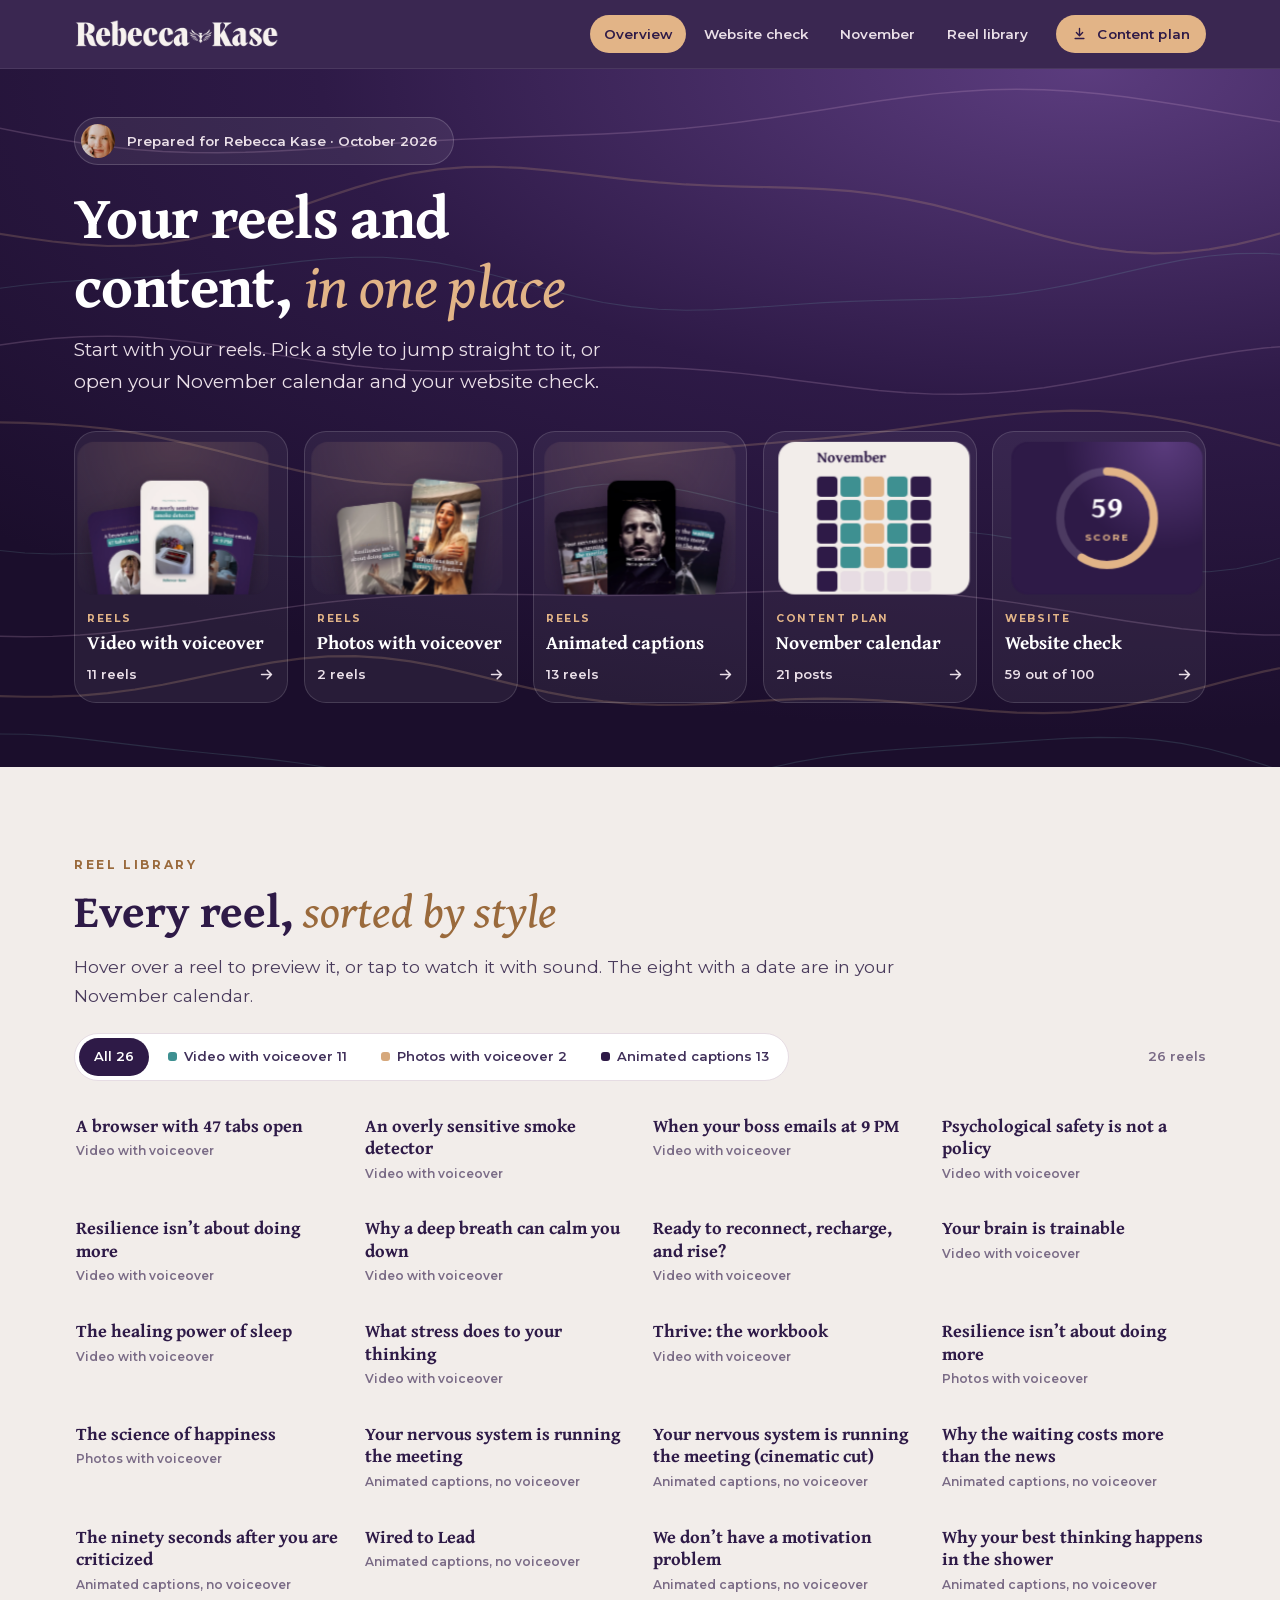
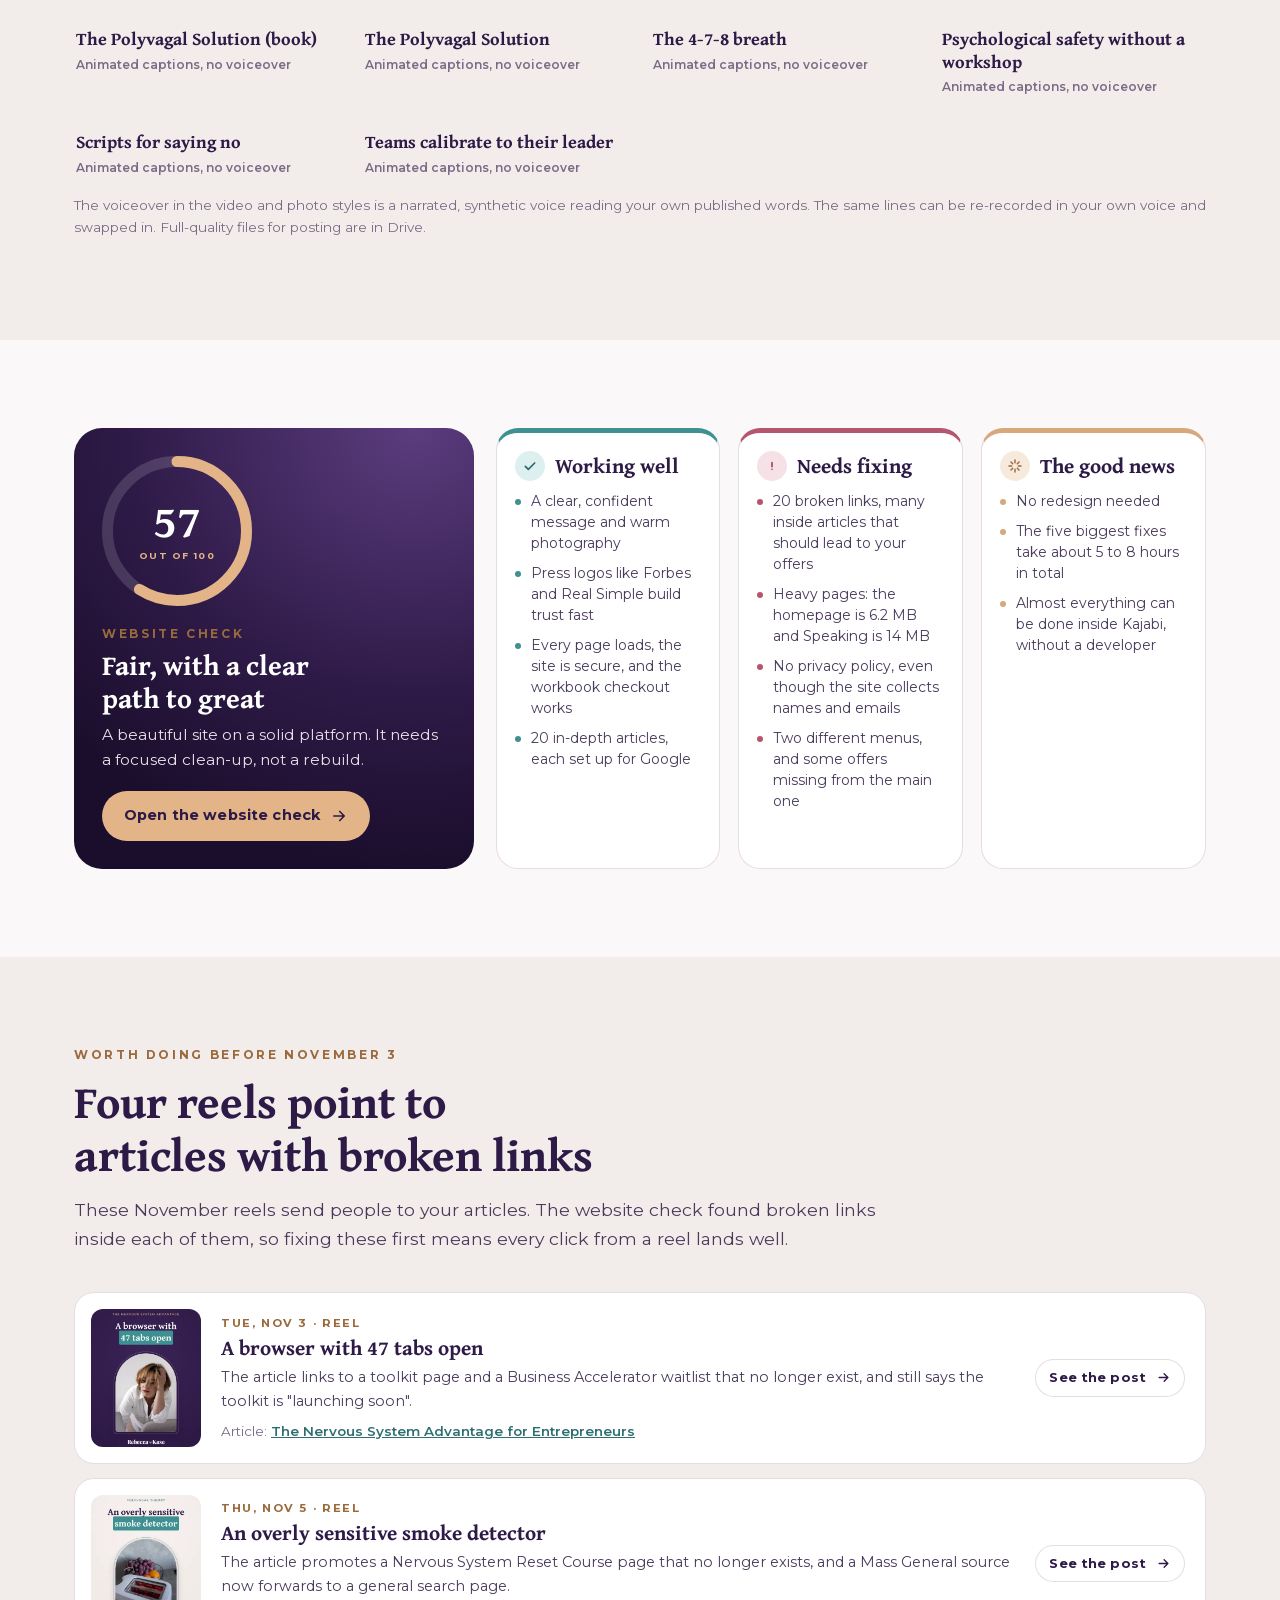
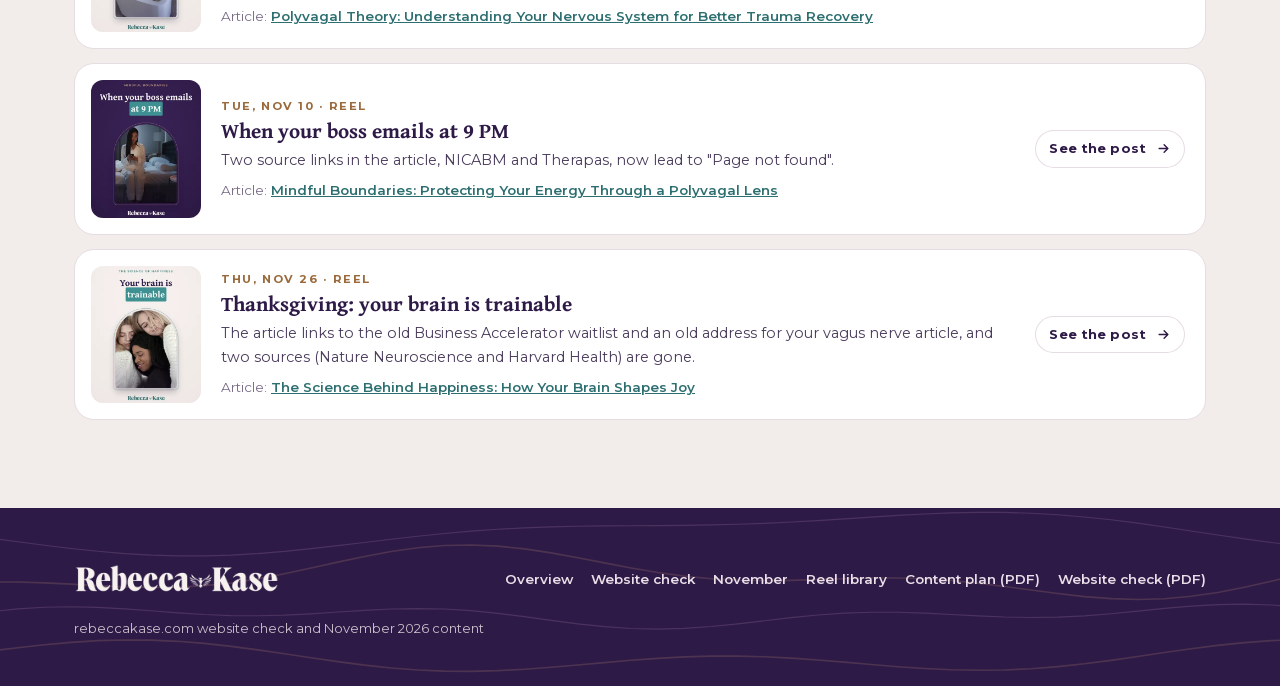
==== commit fffe3c2f: "Reels on the homepage, working filters, simpler website check" ====
--- a/index.html
+++ b/index.html
@@ -3,12 +3,12 @@
 <head>
 <meta charset="utf-8">
 <meta name="viewport" content="width=device-width, initial-scale=1, viewport-fit=cover">
-<title>Rebecca Kase | Website and November content</title>
-<meta name="description" content="Your website health check and every November 2026 post, reel and caption in one place.">
+<title>Rebecca Kase | Reels, November content and website check</title>
+<meta name="description" content="Your reels, your November 2026 content and your website check, in one place.">
 <meta name="robots" content="noindex, nofollow">
 <meta name="theme-color" content="#2E1A47">
-<meta property="og:title" content="Rebecca Kase | Website and November content">
-<meta property="og:description" content="Your website health check and every November 2026 post, reel and caption in one place.">
+<meta property="og:title" content="Rebecca Kase | Reels, November content and website check">
+<meta property="og:description" content="Your reels, your November 2026 content and your website check, in one place.">
 <meta property="og:type" content="website">
 <link rel="icon" href="assets/img/favicon.svg" type="image/svg+xml">
 <link rel="preload" href="assets/fonts/gentium-book-plus-700.woff2" as="font" type="font/woff2" crossorigin>
@@ -26,65 +26,142 @@
 </header>
 
 <main>
-<section class="hero home-hero">
+<section class="hero hub-hero">
   <svg class="waves" data-waves="hero" data-seed="0" viewBox="0 0 1440 760" preserveAspectRatio="xMidYMid slice" aria-hidden="true"></svg>
-  <div class="wrap home-grid">
-    <div>
+  <div class="wrap">
+    <div class="hub-intro">
       <div class="hello rv"><img src="assets/img/avatar.webp" alt="" width="34" height="34">Prepared for Rebecca Kase · October 2026</div>
-      <h1 class="rv">Your website and your November content, <em>in one place</em></h1>
-      <p class="lede rv">A page-by-page health check of rebeccakase.com, and every post for November: carousels, single images and reels, with captions for Instagram, LinkedIn and Facebook ready to copy.</p>
-      <div class="hero-actions rv"><a class="btn btn-gold" href="november/">Open the November calendar <svg viewBox="0 0 24 24" fill="none" stroke="currentColor" stroke-width="2.2" stroke-linecap="round" stroke-linejoin="round" aria-hidden="true"><path d="M5 12h14M13 6l6 6-6 6"/></svg></a><a class="btn btn-ghost" href="website/">See the website check</a></div>
-    </div>
-    <div class="scene" data-rx="8" data-ry="-16" aria-hidden="true">
-      <div class="stage">
-        <div class="layer l-browser"><div class="float"><div class="browser"><div class="bar"><i></i><i></i><i></i><span>rebeccakase.com</span></div><img src="media/audit/home-desk.webp" alt="" width="1440" height="900"></div></div></div>
-        <div class="layer l-phone"><div class="float f2"><div class="phone"><div class="notch"></div><div class="screen"><video autoplay muted loop playsinline preload="auto" poster="media/posts/02/cover.webp" src="media/loops/home-loop.mp4"></video></div></div></div></div>
-        <div class="layer l-score"><div class="float f3"><div class="score-orb"><div class="ring" data-fire data-score="59" data-size="150" data-stroke="11" data-color="#E2B487" data-track="rgba(255,255,255,.12)"><div class="num"><div><b class="count" data-to="59">59</b><small>out of 100</small></div></div></div></div></div></div>
-        <div class="layer l-cal"><div class="float"><div class="mini-cal"><div class="t">November<small>21 posts</small></div><div class="g"><i class="c"></i><i class="r"></i><i class="s"></i><i class="r"></i><i class="c"></i><i class="c"></i><i class="r"></i><i class="s"></i><i class="r"></i><i class="c"></i><i class="c"></i><i class="r"></i><i class="s"></i><i class="r"></i><i class="c"></i><i class="c"></i><i class="r"></i><i class="s"></i><i class="r"></i><i class="c"></i><i class="c"></i><i></i><i></i><i></i><i></i></div><div class="k"><span><i style="background:var(--plum)"></i>Carousel</span><span><i style="background:var(--gold-2)"></i>Single</span><span><i style="background:var(--teal)"></i>Reel</span></div></div></div></div>
+      <h1 class="rv">Your reels and content, <em>in one place</em></h1>
+      <p class="lede rv">Start with your reels. Pick a style to jump straight to it, or open your November calendar and your website check.</p>
+    </div>
+    <nav class="hub" aria-label="Explore"><a class="hub-tile tilt rv" href="#library" data-pick="3">
+  <span class="hub-vis vis-stack"><img src="media/posts/02/cover.webp" alt="" loading="lazy" width="540" height="960"><img src="media/posts/04/cover.webp" alt="" loading="lazy" width="540" height="960"><img src="media/posts/07/cover.webp" alt="" loading="lazy" width="540" height="960"></span>
+  <span class="hub-k">Reels</span><span class="hub-t">Video with voiceover</span><span class="hub-n">11 reels<svg viewBox="0 0 24 24" fill="none" stroke="currentColor" stroke-width="2.2" stroke-linecap="round" stroke-linejoin="round" aria-hidden="true"><path d="M5 12h14M13 6l6 6-6 6"/></svg></span>
+</a><a class="hub-tile tilt rv" href="#library" data-pick="2">
+  <span class="hub-vis vis-stack"><img src="media/reels/posters/resilient-routines.webp" alt="" loading="lazy" width="540" height="960"><img src="media/reels/posters/science-of-happiness.webp" alt="" loading="lazy" width="540" height="960"></span>
+  <span class="hub-k">Reels</span><span class="hub-t">Photos with voiceover</span><span class="hub-n">2 reels<svg viewBox="0 0 24 24" fill="none" stroke="currentColor" stroke-width="2.2" stroke-linecap="round" stroke-linejoin="round" aria-hidden="true"><path d="M5 12h14M13 6l6 6-6 6"/></svg></span>
+</a><a class="hub-tile tilt rv" href="#library" data-pick="1">
+  <span class="hub-vis vis-stack"><img src="media/reels/posters/nervous-system-running-the-meeting-v2.webp" alt="" loading="lazy" width="540" height="960"><img src="media/reels/posters/nervous-system-running-the-meeting-cinematic.webp" alt="" loading="lazy" width="540" height="960"><img src="media/reels/posters/why-the-waiting-costs-more-v2.webp" alt="" loading="lazy" width="540" height="960"></span>
+  <span class="hub-k">Reels</span><span class="hub-t">Animated captions</span><span class="hub-n">13 reels<svg viewBox="0 0 24 24" fill="none" stroke="currentColor" stroke-width="2.2" stroke-linecap="round" stroke-linejoin="round" aria-hidden="true"><path d="M5 12h14M13 6l6 6-6 6"/></svg></span>
+</a><a class="hub-tile tilt rv" href="november/" >
+  <span class="hub-vis vis-cal"><span class="mc"><b>November</b><span class="g"><i class="c"></i><i class="r"></i><i class="s"></i><i class="r"></i><i class="c"></i><i class="c"></i><i class="r"></i><i class="s"></i><i class="r"></i><i class="c"></i><i class="c"></i><i class="r"></i><i class="s"></i><i class="r"></i><i class="c"></i><i class="c"></i><i class="r"></i><i class="s"></i><i class="r"></i><i class="c"></i><i class="c"></i><i></i><i></i><i></i><i></i></span></span></span>
+  <span class="hub-k">Content plan</span><span class="hub-t">November calendar</span><span class="hub-n">21 posts<svg viewBox="0 0 24 24" fill="none" stroke="currentColor" stroke-width="2.2" stroke-linecap="round" stroke-linejoin="round" aria-hidden="true"><path d="M5 12h14M13 6l6 6-6 6"/></svg></span>
+</a><a class="hub-tile tilt rv" href="website/" >
+  <span class="hub-vis vis-score"><div class="ring" data-score="59" data-size="100" data-stroke="8" data-color="#E2B487" data-track="rgba(255,255,255,.14)"><div class="num"><div><b class="count" data-to="59">59</b><small>score</small></div></div></div></span>
+  <span class="hub-k">Website</span><span class="hub-t">Website check</span><span class="hub-n">59 out of 100<svg viewBox="0 0 24 24" fill="none" stroke="currentColor" stroke-width="2.2" stroke-linecap="round" stroke-linejoin="round" aria-hidden="true"><path d="M5 12h14M13 6l6 6-6 6"/></svg></span>
+</a></nav>
+  </div>
+</section>
+
+<section id="library" class="alt lib">
+  <div class="wrap">
+    <div class="lib-head">
+      <div class="sec-intro"><div class="eyebrow rv">Reel library</div><h2 class="h2 rv">Every reel, <em>sorted by style</em></h2>
+      <p class="rv">Hover over a reel to preview it, or tap to watch it with sound. The eight with a date are in your November calendar.</p></div>
+    </div>
+    <div class="cal-tools rv">
+      <div class="seg" role="group" aria-label="Show reels by style">
+        <button type="button" data-filter="all" aria-pressed="true">All 26</button>
+        <button type="button" data-filter="3" aria-pressed="false"><i style="background:var(--teal)"></i>Video with voiceover 11</button>
+        <button type="button" data-filter="2" aria-pressed="false"><i style="background:var(--gold)"></i>Photos with voiceover 2</button>
+        <button type="button" data-filter="1" aria-pressed="false"><i style="background:var(--plum)"></i>Animated captions 13</button>
       </div>
-    </div>
-  </div>
-</section>
-
-<section>
-  <div class="wrap">
-    <div class="sec-intro"><div class="eyebrow rv">Everything in one place</div><h2 class="h2 rv">Three things to open</h2>
-    <p class="rv">Start wherever you like. Each one works on a phone, and nothing here needs a login.</p></div>
-    <div class="doors">
-      <a class="door tilt rv" href="website/">
-        <div class="vis vis-audit"><div class="ring" data-score="59" data-size="128" data-stroke="10" data-color="#E2B487" data-track="rgba(255,255,255,.14)"><div class="num"><div><b class="count" data-to="59">59</b><small>out of 100</small></div></div></div></div>
-        <div class="facts"><span>50 pages</span><span>428 links tested</span><span>5 fixes first</span></div>
-        <h3>Website health check</h3>
-        <p>What is working, what is broken and what to fix first, page by page, with screenshots and an action plan you can tick off.</p>
-        <span class="go">Open the website check <svg viewBox="0 0 24 24" fill="none" stroke="currentColor" stroke-width="2.2" stroke-linecap="round" stroke-linejoin="round" aria-hidden="true"><path d="M5 12h14M13 6l6 6-6 6"/></svg></span>
-      </a>
-      <a class="door tilt rv" href="november/">
-        <div class="vis vis-posts"><img src="media/posts/01/thumb.webp" alt="" loading="lazy"><img src="media/posts/02/thumb.webp" alt="" loading="lazy"><img src="media/posts/06/thumb.webp" alt="" loading="lazy"><img src="media/posts/14/thumb.webp" alt="" loading="lazy"></div>
-        <div class="facts"><span>21 posts</span><span>9 carousels</span><span>4 single images</span><span>8 reels</span></div>
-        <h3>November content calendar</h3>
-        <p>Tap any date to see the post as it will look, play the reels, swipe through the carousels and copy each caption.</p>
-        <span class="go">Open November <svg viewBox="0 0 24 24" fill="none" stroke="currentColor" stroke-width="2.2" stroke-linecap="round" stroke-linejoin="round" aria-hidden="true"><path d="M5 12h14M13 6l6 6-6 6"/></svg></span>
-      </a>
-      <a class="door tilt rv" href="reels/">
-        <div class="vis vis-reels"><img src="media/reels/posters/why-the-waiting-costs-more-v2.webp" alt="" loading="lazy"><img src="media/posts/07/cover.webp" alt="" loading="lazy"><img src="media/reels/posters/science-of-happiness.webp" alt="" loading="lazy"></div>
-        <div class="facts"><span>26 reels</span><span>3 styles</span></div>
-        <h3>Reel library</h3>
-        <p>Every reel in one place, sorted into animated captions, photos with voiceover, and video with voiceover.</p>
-        <span class="go">Browse the reels <svg viewBox="0 0 24 24" fill="none" stroke="currentColor" stroke-width="2.2" stroke-linecap="round" stroke-linejoin="round" aria-hidden="true"><path d="M5 12h14M13 6l6 6-6 6"/></svg></span>
-      </a>
-    </div>
-  </div>
-</section>
-
-<section class="dark">
-  <div class="wrap">
-    <div class="eyebrow rv">At a glance</div>
-    <h2 class="h2 rv" style="margin-bottom:30px">Where things stand</h2>
-    <div class="glance">
-      <div class="rv"><b><i class="count" data-to="59">59</i><small>/100</small></b><span>Website health today. A focused clean-up, not a rebuild.</span></div>
-      <div class="rv"><b class="count" data-to="21">21</b><span>November posts, Monday to Friday, written for each platform.</span></div>
-      <div class="rv"><b class="count" data-to="26">26</b><span>Reels in your library, sorted into three styles.</span></div>
-      <div class="rv"><b class="count" data-to="5">5</b><span>Website fixes that matter most, about six hours in total.</span></div>
+      <span class="count-note" id="reel-count" aria-live="polite">26 reels</span>
+    </div>
+    <div class="reel-grid" id="reel-grid"><button class="rtile rv" type="button" data-id="47-tabs-entrepreneurs-voiceover" data-style="3" aria-label="Play A browser with 47 tabs open">
+  <span class="pv"><img src="media/posts/02/cover.webp" alt="" loading="lazy" width="540" height="960"><span class="sched"><span>Tue, Nov 3</span></span><span class="dur">0:57</span><span class="play"><svg viewBox="0 0 24 24" fill="currentColor" aria-hidden="true"><path d="M8 5.5v13a1 1 0 0 0 1.5.86l10.6-6.5a1 1 0 0 0 0-1.72L9.5 4.64A1 1 0 0 0 8 5.5z"/></svg></span></span>
+  <span class="h">A browser with 47 tabs open</span><span class="st">Video with voiceover</span>
+</button><button class="rtile rv" type="button" data-id="smoke-detector-polyvagal-voiceover" data-style="3" aria-label="Play An overly sensitive smoke detector">
+  <span class="pv"><img src="media/posts/04/cover.webp" alt="" loading="lazy" width="540" height="960"><span class="sched"><span>Thu, Nov 5</span></span><span class="dur">0:57</span><span class="play"><svg viewBox="0 0 24 24" fill="currentColor" aria-hidden="true"><path d="M8 5.5v13a1 1 0 0 0 1.5.86l10.6-6.5a1 1 0 0 0 0-1.72L9.5 4.64A1 1 0 0 0 8 5.5z"/></svg></span></span>
+  <span class="h">An overly sensitive smoke detector</span><span class="st">Video with voiceover</span>
+</button><button class="rtile rv" type="button" data-id="mindful-boundaries-voiceover" data-style="3" aria-label="Play When your boss emails at 9 PM">
+  <span class="pv"><img src="media/posts/07/cover.webp" alt="" loading="lazy" width="540" height="960"><span class="sched"><span>Tue, Nov 10</span></span><span class="dur">0:57</span><span class="play"><svg viewBox="0 0 24 24" fill="currentColor" aria-hidden="true"><path d="M8 5.5v13a1 1 0 0 0 1.5.86l10.6-6.5a1 1 0 0 0 0-1.72L9.5 4.64A1 1 0 0 0 8 5.5z"/></svg></span></span>
+  <span class="h">When your boss emails at 9 PM</span><span class="st">Video with voiceover</span>
+</button><button class="rtile rv" type="button" data-id="not-a-policy-leadership-voiceover" data-style="3" aria-label="Play Psychological safety is not a policy">
+  <span class="pv"><img src="media/posts/09/cover.webp" alt="" loading="lazy" width="540" height="960"><span class="sched"><span>Thu, Nov 12</span></span><span class="dur">0:52</span><span class="play"><svg viewBox="0 0 24 24" fill="currentColor" aria-hidden="true"><path d="M8 5.5v13a1 1 0 0 0 1.5.86l10.6-6.5a1 1 0 0 0 0-1.72L9.5 4.64A1 1 0 0 0 8 5.5z"/></svg></span></span>
+  <span class="h">Psychological safety is not a policy</span><span class="st">Video with voiceover</span>
+</button><button class="rtile rv" type="button" data-id="resilient-routines-day-voiceover" data-style="3" aria-label="Play Resilience isn’t about doing more">
+  <span class="pv"><img src="media/posts/12/cover.webp" alt="" loading="lazy" width="540" height="960"><span class="sched"><span>Tue, Nov 17</span></span><span class="dur">0:48</span><span class="play"><svg viewBox="0 0 24 24" fill="currentColor" aria-hidden="true"><path d="M8 5.5v13a1 1 0 0 0 1.5.86l10.6-6.5a1 1 0 0 0 0-1.72L9.5 4.64A1 1 0 0 0 8 5.5z"/></svg></span></span>
+  <span class="h">Resilience isn’t about doing more</span><span class="st">Video with voiceover</span>
+</button><button class="rtile rv" type="button" data-id="vagus-nerve-voiceover" data-style="3" aria-label="Play Why a deep breath can calm you down">
+  <span class="pv"><img src="media/posts/14/cover.webp" alt="" loading="lazy" width="540" height="960"><span class="sched"><span>Thu, Nov 19</span></span><span class="dur">0:57</span><span class="play"><svg viewBox="0 0 24 24" fill="currentColor" aria-hidden="true"><path d="M8 5.5v13a1 1 0 0 0 1.5.86l10.6-6.5a1 1 0 0 0 0-1.72L9.5 4.64A1 1 0 0 0 8 5.5z"/></svg></span></span>
+  <span class="h">Why a deep breath can calm you down</span><span class="st">Video with voiceover</span>
+</button><button class="rtile rv" type="button" data-id="retreat-trailer-voiceover" data-style="3" aria-label="Play Ready to reconnect, recharge, and rise?">
+  <span class="pv"><img src="media/posts/17/cover.webp" alt="" loading="lazy" width="540" height="960"><span class="sched"><span>Tue, Nov 24</span></span><span class="dur">0:50</span><span class="play"><svg viewBox="0 0 24 24" fill="currentColor" aria-hidden="true"><path d="M8 5.5v13a1 1 0 0 0 1.5.86l10.6-6.5a1 1 0 0 0 0-1.72L9.5 4.64A1 1 0 0 0 8 5.5z"/></svg></span></span>
+  <span class="h">Ready to reconnect, recharge, and rise?</span><span class="st">Video with voiceover</span>
+</button><button class="rtile rv" type="button" data-id="brain-bar-happiness-voiceover" data-style="3" aria-label="Play Your brain is trainable">
+  <span class="pv"><img src="media/posts/19/cover.webp" alt="" loading="lazy" width="540" height="960"><span class="sched"><span>Thu, Nov 26</span></span><span class="dur">0:52</span><span class="play"><svg viewBox="0 0 24 24" fill="currentColor" aria-hidden="true"><path d="M8 5.5v13a1 1 0 0 0 1.5.86l10.6-6.5a1 1 0 0 0 0-1.72L9.5 4.64A1 1 0 0 0 8 5.5z"/></svg></span></span>
+  <span class="h">Your brain is trainable</span><span class="st">Video with voiceover</span>
+</button><button class="rtile rv" type="button" data-id="healing-power-of-sleep-voiceover" data-style="3" aria-label="Play The healing power of sleep">
+  <span class="pv"><img src="media/reels/posters/healing-power-of-sleep-voiceover.webp" alt="" loading="lazy" width="540" height="960"><span class="dur">0:53</span><span class="play"><svg viewBox="0 0 24 24" fill="currentColor" aria-hidden="true"><path d="M8 5.5v13a1 1 0 0 0 1.5.86l10.6-6.5a1 1 0 0 0 0-1.72L9.5 4.64A1 1 0 0 0 8 5.5z"/></svg></span></span>
+  <span class="h">The healing power of sleep</span><span class="st">Video with voiceover</span>
+</button><button class="rtile rv" type="button" data-id="brain-budget-stress-voiceover" data-style="3" aria-label="Play What stress does to your thinking">
+  <span class="pv"><img src="media/reels/posters/brain-budget-stress-voiceover.webp" alt="" loading="lazy" width="540" height="960"><span class="dur">0:54</span><span class="play"><svg viewBox="0 0 24 24" fill="currentColor" aria-hidden="true"><path d="M8 5.5v13a1 1 0 0 0 1.5.86l10.6-6.5a1 1 0 0 0 0-1.72L9.5 4.64A1 1 0 0 0 8 5.5z"/></svg></span></span>
+  <span class="h">What stress does to your thinking</span><span class="st">Video with voiceover</span>
+</button><button class="rtile rv" type="button" data-id="thrive-workbook-voiceover" data-style="3" aria-label="Play Thrive: the workbook">
+  <span class="pv"><img src="media/reels/posters/thrive-workbook-voiceover.webp" alt="" loading="lazy" width="540" height="960"><span class="dur">0:54</span><span class="play"><svg viewBox="0 0 24 24" fill="currentColor" aria-hidden="true"><path d="M8 5.5v13a1 1 0 0 0 1.5.86l10.6-6.5a1 1 0 0 0 0-1.72L9.5 4.64A1 1 0 0 0 8 5.5z"/></svg></span></span>
+  <span class="h">Thrive: the workbook</span><span class="st">Video with voiceover</span>
+</button><button class="rtile rv" type="button" data-id="resilient-routines" data-style="2" aria-label="Play Resilience isn’t about doing more">
+  <span class="pv"><img src="media/reels/posters/resilient-routines.webp" alt="" loading="lazy" width="540" height="960"><span class="dur">0:52</span><span class="play"><svg viewBox="0 0 24 24" fill="currentColor" aria-hidden="true"><path d="M8 5.5v13a1 1 0 0 0 1.5.86l10.6-6.5a1 1 0 0 0 0-1.72L9.5 4.64A1 1 0 0 0 8 5.5z"/></svg></span></span>
+  <span class="h">Resilience isn’t about doing more</span><span class="st">Photos with voiceover</span>
+</button><button class="rtile rv" type="button" data-id="science-of-happiness" data-style="2" aria-label="Play The science of happiness">
+  <span class="pv"><img src="media/reels/posters/science-of-happiness.webp" alt="" loading="lazy" width="540" height="960"><span class="dur">0:50</span><span class="play"><svg viewBox="0 0 24 24" fill="currentColor" aria-hidden="true"><path d="M8 5.5v13a1 1 0 0 0 1.5.86l10.6-6.5a1 1 0 0 0 0-1.72L9.5 4.64A1 1 0 0 0 8 5.5z"/></svg></span></span>
+  <span class="h">The science of happiness</span><span class="st">Photos with voiceover</span>
+</button><button class="rtile rv" type="button" data-id="nervous-system-running-the-meeting-v2" data-style="1" aria-label="Play Your nervous system is running the meeting">
+  <span class="pv"><img src="media/reels/posters/nervous-system-running-the-meeting-v2.webp" alt="" loading="lazy" width="540" height="960"><span class="dur">0:51</span><span class="play"><svg viewBox="0 0 24 24" fill="currentColor" aria-hidden="true"><path d="M8 5.5v13a1 1 0 0 0 1.5.86l10.6-6.5a1 1 0 0 0 0-1.72L9.5 4.64A1 1 0 0 0 8 5.5z"/></svg></span></span>
+  <span class="h">Your nervous system is running the meeting</span><span class="st">Animated captions, no voiceover</span>
+</button><button class="rtile rv" type="button" data-id="nervous-system-running-the-meeting-cinematic" data-style="1" aria-label="Play Your nervous system is running the meeting (cinematic cut)">
+  <span class="pv"><img src="media/reels/posters/nervous-system-running-the-meeting-cinematic.webp" alt="" loading="lazy" width="540" height="960"><span class="dur">0:51</span><span class="play"><svg viewBox="0 0 24 24" fill="currentColor" aria-hidden="true"><path d="M8 5.5v13a1 1 0 0 0 1.5.86l10.6-6.5a1 1 0 0 0 0-1.72L9.5 4.64A1 1 0 0 0 8 5.5z"/></svg></span></span>
+  <span class="h">Your nervous system is running the meeting (cinematic cut)</span><span class="st">Animated captions, no voiceover</span>
+</button><button class="rtile rv" type="button" data-id="why-the-waiting-costs-more-v2" data-style="1" aria-label="Play Why the waiting costs more than the news">
+  <span class="pv"><img src="media/reels/posters/why-the-waiting-costs-more-v2.webp" alt="" loading="lazy" width="540" height="960"><span class="dur">0:45</span><span class="play"><svg viewBox="0 0 24 24" fill="currentColor" aria-hidden="true"><path d="M8 5.5v13a1 1 0 0 0 1.5.86l10.6-6.5a1 1 0 0 0 0-1.72L9.5 4.64A1 1 0 0 0 8 5.5z"/></svg></span></span>
+  <span class="h">Why the waiting costs more than the news</span><span class="st">Animated captions, no voiceover</span>
+</button><button class="rtile rv" type="button" data-id="ninety-seconds-after-criticism" data-style="1" aria-label="Play The ninety seconds after you are criticized">
+  <span class="pv"><img src="media/reels/posters/ninety-seconds-after-criticism.webp" alt="" loading="lazy" width="540" height="960"><span class="dur">0:51</span><span class="play"><svg viewBox="0 0 24 24" fill="currentColor" aria-hidden="true"><path d="M8 5.5v13a1 1 0 0 0 1.5.86l10.6-6.5a1 1 0 0 0 0-1.72L9.5 4.64A1 1 0 0 0 8 5.5z"/></svg></span></span>
+  <span class="h">The ninety seconds after you are criticized</span><span class="st">Animated captions, no voiceover</span>
+</button><button class="rtile rv" type="button" data-id="wired-to-lead-keynote" data-style="1" aria-label="Play Wired to Lead">
+  <span class="pv"><img src="media/reels/posters/wired-to-lead-keynote.webp" alt="" loading="lazy" width="540" height="960"><span class="dur">0:46</span><span class="play"><svg viewBox="0 0 24 24" fill="currentColor" aria-hidden="true"><path d="M8 5.5v13a1 1 0 0 0 1.5.86l10.6-6.5a1 1 0 0 0 0-1.72L9.5 4.64A1 1 0 0 0 8 5.5z"/></svg></span></span>
+  <span class="h">Wired to Lead</span><span class="st">Animated captions, no voiceover</span>
+</button><button class="rtile rv" type="button" data-id="motivation-problem-brand-story" data-style="1" aria-label="Play We don’t have a motivation problem">
+  <span class="pv"><img src="media/reels/posters/motivation-problem-brand-story.webp" alt="" loading="lazy" width="540" height="960"><span class="dur">0:45</span><span class="play"><svg viewBox="0 0 24 24" fill="currentColor" aria-hidden="true"><path d="M8 5.5v13a1 1 0 0 0 1.5.86l10.6-6.5a1 1 0 0 0 0-1.72L9.5 4.64A1 1 0 0 0 8 5.5z"/></svg></span></span>
+  <span class="h">We don’t have a motivation problem</span><span class="st">Animated captions, no voiceover</span>
+</button><button class="rtile rv" type="button" data-id="best-thinking-shower" data-style="1" aria-label="Play Why your best thinking happens in the shower">
+  <span class="pv"><img src="media/reels/posters/best-thinking-shower.webp" alt="" loading="lazy" width="540" height="960"><span class="dur">0:43</span><span class="play"><svg viewBox="0 0 24 24" fill="currentColor" aria-hidden="true"><path d="M8 5.5v13a1 1 0 0 0 1.5.86l10.6-6.5a1 1 0 0 0 0-1.72L9.5 4.64A1 1 0 0 0 8 5.5z"/></svg></span></span>
+  <span class="h">Why your best thinking happens in the shower</span><span class="st">Animated captions, no voiceover</span>
+</button><button class="rtile rv" type="button" data-id="polyvagal-solution-book" data-style="1" aria-label="Play The Polyvagal Solution (book)">
+  <span class="pv"><img src="media/reels/posters/polyvagal-solution-book.webp" alt="" loading="lazy" width="540" height="960"><span class="dur">0:47</span><span class="play"><svg viewBox="0 0 24 24" fill="currentColor" aria-hidden="true"><path d="M8 5.5v13a1 1 0 0 0 1.5.86l10.6-6.5a1 1 0 0 0 0-1.72L9.5 4.64A1 1 0 0 0 8 5.5z"/></svg></span></span>
+  <span class="h">The Polyvagal Solution (book)</span><span class="st">Animated captions, no voiceover</span>
+</button><button class="rtile rv" type="button" data-id="the-polyvagal-solution" data-style="1" aria-label="Play The Polyvagal Solution">
+  <span class="pv"><img src="media/reels/posters/the-polyvagal-solution.webp" alt="" loading="lazy" width="540" height="960"><span class="dur">0:41</span><span class="play"><svg viewBox="0 0 24 24" fill="currentColor" aria-hidden="true"><path d="M8 5.5v13a1 1 0 0 0 1.5.86l10.6-6.5a1 1 0 0 0 0-1.72L9.5 4.64A1 1 0 0 0 8 5.5z"/></svg></span></span>
+  <span class="h">The Polyvagal Solution</span><span class="st">Animated captions, no voiceover</span>
+</button><button class="rtile rv" type="button" data-id="4-7-8-breath" data-style="1" aria-label="Play The 4-7-8 breath">
+  <span class="pv"><img src="media/reels/posters/4-7-8-breath.webp" alt="" loading="lazy" width="540" height="960"><span class="dur">0:52</span><span class="play"><svg viewBox="0 0 24 24" fill="currentColor" aria-hidden="true"><path d="M8 5.5v13a1 1 0 0 0 1.5.86l10.6-6.5a1 1 0 0 0 0-1.72L9.5 4.64A1 1 0 0 0 8 5.5z"/></svg></span></span>
+  <span class="h">The 4-7-8 breath</span><span class="st">Animated captions, no voiceover</span>
+</button><button class="rtile rv" type="button" data-id="psychological-safety-without-a-workshop" data-style="1" aria-label="Play Psychological safety without a workshop">
+  <span class="pv"><img src="media/reels/posters/psychological-safety-without-a-workshop.webp" alt="" loading="lazy" width="540" height="960"><span class="dur">0:52</span><span class="play"><svg viewBox="0 0 24 24" fill="currentColor" aria-hidden="true"><path d="M8 5.5v13a1 1 0 0 0 1.5.86l10.6-6.5a1 1 0 0 0 0-1.72L9.5 4.64A1 1 0 0 0 8 5.5z"/></svg></span></span>
+  <span class="h">Psychological safety without a workshop</span><span class="st">Animated captions, no voiceover</span>
+</button><button class="rtile rv" type="button" data-id="scripts-for-saying-no" data-style="1" aria-label="Play Scripts for saying no">
+  <span class="pv"><img src="media/reels/posters/scripts-for-saying-no.webp" alt="" loading="lazy" width="540" height="960"><span class="dur">0:44</span><span class="play"><svg viewBox="0 0 24 24" fill="currentColor" aria-hidden="true"><path d="M8 5.5v13a1 1 0 0 0 1.5.86l10.6-6.5a1 1 0 0 0 0-1.72L9.5 4.64A1 1 0 0 0 8 5.5z"/></svg></span></span>
+  <span class="h">Scripts for saying no</span><span class="st">Animated captions, no voiceover</span>
+</button><button class="rtile rv" type="button" data-id="teams-calibrate-to-their-leader" data-style="1" aria-label="Play Teams calibrate to their leader">
+  <span class="pv"><img src="media/reels/posters/teams-calibrate-to-their-leader.webp" alt="" loading="lazy" width="540" height="960"><span class="dur">0:34</span><span class="play"><svg viewBox="0 0 24 24" fill="currentColor" aria-hidden="true"><path d="M8 5.5v13a1 1 0 0 0 1.5.86l10.6-6.5a1 1 0 0 0 0-1.72L9.5 4.64A1 1 0 0 0 8 5.5z"/></svg></span></span>
+  <span class="h">Teams calibrate to their leader</span><span class="st">Animated captions, no voiceover</span>
+</button></div>
+    <p class="cal-note rv">The voiceover in the video and photo styles is a narrated, synthetic voice reading your own published words. The same lines can be re-recorded in your own voice and swapped in. Full-quality files for posting are in Drive.</p>
+  </div>
+</section>
+
+
+<section id="score">
+  <div class="wrap">
+    <div class="score-band">
+      <div class="score-card rv">
+        <div class="ring" data-score="59" data-size="150" data-stroke="11" data-color="#E2B487" data-track="rgba(255,255,255,.14)"><div class="num"><div><b class="count" data-to="59">59</b><small>out of 100</small></div></div></div>
+        <div><div class="eyebrow">Website check</div><h2>Fair, with a clear path to great</h2>
+        <p>A beautiful site on a solid platform. It needs a focused clean-up, not a rebuild.</p>
+        <a class="btn btn-gold" href="website/">Open the website check <svg viewBox="0 0 24 24" fill="none" stroke="currentColor" stroke-width="2.2" stroke-linecap="round" stroke-linejoin="round" aria-hidden="true"><path d="M5 12h14M13 6l6 6-6 6"/></svg></a></div>
+      </div>
+      <div class="minute compact"><div class="mcard m-good rv"><div class="mhead"><span class="mic"><svg viewBox="0 0 24 24" fill="none" stroke="currentColor" stroke-width="2.6" stroke-linecap="round" stroke-linejoin="round" aria-hidden="true"><path d="M5 12.5l4.5 4.5L19 7.5"/></svg></span><h3>Working well</h3></div><ul><li>A clear, confident message and warm photography</li><li>Press logos like Forbes and Real Simple build trust fast</li><li>Every page loads, the site is secure, and the workbook checkout works</li><li>20 in-depth articles, each set up for Google</li></ul></div><div class="mcard m-bad rv"><div class="mhead"><span class="mic"><svg viewBox="0 0 24 24" fill="none" stroke="currentColor" stroke-width="2.4" stroke-linecap="round" aria-hidden="true"><path d="M12 7v6M12 17h.01"/></svg></span><h3>Needs fixing</h3></div><ul><li>20 broken links, many inside articles that should lead to your offers</li><li>Heavy pages: the homepage is 6.2 MB and Speaking is 14 MB</li><li>No privacy policy, even though the site collects names and emails</li><li>Two different menus, and some offers missing from the main one</li></ul></div><div class="mcard m-mid rv"><div class="mhead"><span class="mic"><svg viewBox="0 0 24 24" fill="none" stroke="currentColor" stroke-width="2.2" stroke-linecap="round" stroke-linejoin="round" aria-hidden="true"><path d="M12 3v4M12 17v4M3 12h4M17 12h4M6 6l2.5 2.5M15.5 15.5 18 18M6 18l2.5-2.5M15.5 8.5 18 6"/></svg></span><h3>The good news</h3></div><ul><li>No redesign needed</li><li>The five biggest fixes take about 5 to 8 hours in total</li><li>Almost everything can be done inside Kajabi, without a developer</li></ul></div></div>
     </div>
   </div>
 </section>
@@ -117,6 +194,17 @@
   </div>
 </section>
 </main>
+
+<div class="modal" id="player" aria-hidden="true" role="dialog" aria-modal="true" aria-labelledby="r-title">
+  <div class="scrim" data-close></div>
+  <div class="sheet">
+    <div class="m-top"><span class="pos" id="r-pos"></span><div class="acts">
+      <button class="icon-btn" type="button" id="r-prev" aria-label="Previous reel"><svg viewBox="0 0 24 24" fill="none" stroke="currentColor" stroke-width="2.4" stroke-linecap="round" stroke-linejoin="round" aria-hidden="true"><path d="m15 18-6-6 6-6"/></svg></button>
+      <button class="icon-btn" type="button" id="r-next" aria-label="Next reel"><svg viewBox="0 0 24 24" fill="none" stroke="currentColor" stroke-width="2.4" stroke-linecap="round" stroke-linejoin="round" aria-hidden="true"><path d="m9 18 6-6-6-6"/></svg></button>
+      <button class="icon-btn" type="button" data-close data-autofocus aria-label="Close"><svg viewBox="0 0 24 24" fill="none" stroke="currentColor" stroke-width="2.4" stroke-linecap="round" aria-hidden="true"><path d="M6 6l12 12M18 6 6 18"/></svg></button></div></div>
+    <div class="m-body"><div class="m-media" id="r-media"></div><div class="m-info" id="r-info"></div></div>
+  </div>
+</div>
 <footer class="site-foot">
   <svg class="waves" data-waves="foot" viewBox="0 0 1440 220" preserveAspectRatio="none" aria-hidden="true"></svg>
   <div class="wrap">
@@ -126,5 +214,8 @@
   </div>
 </footer>
 <script src="assets/js/site.js"></script>
+<script src="assets/js/data/posts.js"></script>
+<script src="assets/js/data/reels.js"></script>
+<script src="assets/js/reels.js"></script>
 </body>
 </html>
--- a/assets/css/site.css
+++ b/assets/css/site.css
@@ -127,9 +127,6 @@
 .ring .num b{font-family:var(--serif);color:var(--ink);line-height:1}
 
 /* ---------- home ---------- */
-.home-hero{padding:56px 0 110px}
-.home-grid{display:grid;grid-template-columns:1fr 1.05fr;gap:40px;align-items:center}
-.home-grid>*{min-width:0}
 .scene{position:relative;height:560px;perspective:1600px;perspective-origin:50% 40%}
 .stage{position:absolute;inset:0;transform-style:preserve-3d;transform:rotateX(var(--rx,8deg)) rotateY(var(--ry,-16deg));transition:transform .9s var(--ease)}
 .scene.live .stage{transition:transform .15s linear}
@@ -144,10 +141,6 @@
 .browser .bar i{width:9px;height:9px;border-radius:50%;background:#D9CBD4;display:block;flex:none}
 .browser .bar span{margin-left:8px;font-size:11.5px;color:var(--muted);font-weight:600;background:#fff;border-radius:6px;padding:3px 10px;flex:1;white-space:nowrap;overflow:hidden;text-overflow:ellipsis}
 .browser img{width:100%;height:auto}
-.l-browser{left:0;top:40px;width:76%;transform:translateZ(0)}
-.l-phone{right:2%;top:70px;width:31%;transform:translateZ(150px)}
-.l-score{left:3%;bottom:70px;transform:translateZ(120px)}
-.l-cal{left:38%;bottom:-24px;transform:translateZ(190px)}
 .phone{position:relative;border-radius:34px;background:#120A1E;padding:9px;box-shadow:var(--shadow-lg),0 0 0 1px rgba(255,255,255,.14)}
 .phone .screen{position:relative;border-radius:26px;overflow:hidden;background:#000;aspect-ratio:9/19.5}
 .phone .screen video,.phone .screen img.full{position:absolute;inset:0;width:100%;height:100%;object-fit:cover}
@@ -155,45 +148,8 @@
 .score-orb{width:178px;height:178px;border-radius:50%;background:var(--plum);display:grid;place-items:center;box-shadow:var(--shadow-lg),0 0 0 8px rgba(214,168,124,.16)}
 .score-orb .num b{color:#fff;font-size:54px}
 .score-orb .num small{display:block;font-size:10.5px;letter-spacing:.18em;text-transform:uppercase;color:var(--gold-2);font-weight:700;margin-top:4px}
-.mini-cal{width:236px;background:#fff;border-radius:18px;padding:16px 16px 14px;box-shadow:var(--shadow-lg)}
-.mini-cal .t{font-family:var(--serif);font-weight:700;color:var(--ink);font-size:20px;display:flex;justify-content:space-between;align-items:baseline}
-.mini-cal .t small{font-family:var(--sans);font-size:11px;font-weight:700;color:var(--gold-text);letter-spacing:.12em;text-transform:uppercase}
-.mini-cal .g{display:grid;grid-template-columns:repeat(5,1fr);gap:5px;margin-top:10px}
-.mini-cal .g i{aspect-ratio:1;border-radius:6px;background:var(--cream)}
-.mini-cal .g i.c{background:var(--plum)}
-.mini-cal .g i.s{background:var(--gold-2)}
-.mini-cal .g i.r{background:var(--teal)}
-.mini-cal .k{display:flex;gap:10px;margin-top:10px;font-size:10.5px;font-weight:600;color:var(--muted)}
-.mini-cal .k span{display:flex;align-items:center;gap:4px}
-.mini-cal .k i{width:8px;height:8px;border-radius:2px;display:block}
-
-.doors{display:grid;grid-template-columns:repeat(3,1fr);gap:22px;perspective:1400px}
-.door{position:relative;display:flex;flex-direction:column;background:#fff;border:1px solid var(--line);border-radius:var(--r-xl);padding:26px;text-decoration:none;color:inherit;overflow:hidden;min-height:420px}
-.door:hover{box-shadow:var(--shadow)}
-.door .vis{height:190px;border-radius:18px;margin:-6px -6px 22px;position:relative;overflow:hidden;background:var(--plum);transform:translateZ(30px)}
-.door h3{font-size:28px;margin-bottom:8px}
-.door p{font-size:15px;margin:0 0 18px}
-.door .go{margin-top:auto;display:inline-flex;align-items:center;gap:8px;font-weight:700;color:var(--plum);font-size:14.5px}
-.door .go svg{width:18px;height:18px;transition:transform .25s}
-.door:hover .go svg{transform:translateX(4px)}
-.door .facts{display:flex;flex-wrap:wrap;gap:8px;margin-bottom:18px}
-.door .facts span{font-size:12px;font-weight:700;color:var(--plum-2);background:var(--cream);padding:5px 11px;border-radius:999px}
-.vis-audit{display:grid;place-items:center;background:radial-gradient(90% 120% at 80% 0%,#5B3C7E,#2E1A47 60%)}
-.vis-audit .ring .num b{color:#fff;font-size:40px}
-.vis-audit .ring .num small{display:block;font-size:9.5px;letter-spacing:.16em;color:var(--gold-2);font-weight:700;text-transform:uppercase}
-.vis-posts{display:grid;grid-template-columns:repeat(4,1fr);gap:8px;padding:14px;background:var(--blush)}
-.vis-posts img{width:100%;aspect-ratio:4/5;object-fit:cover;border-radius:8px;box-shadow:var(--shadow-sm)}
-.vis-posts img:nth-child(even){transform:translateY(16px)}
-.vis-reels{display:flex;align-items:center;justify-content:center;gap:12px;background:linear-gradient(135deg,#3E9091,#2D6F70)}
-.vis-reels img{width:84px;aspect-ratio:9/16;object-fit:cover;border-radius:12px;box-shadow:0 14px 30px rgba(8,2,18,.35)}
-.vis-reels img:nth-child(2){width:100px;transform:translateY(-6px)}
-
-.glance{display:grid;grid-template-columns:repeat(4,1fr);gap:18px}
-.glance div{background:rgba(255,255,255,.05);border:1px solid rgba(255,255,255,.12);border-radius:20px;padding:22px}
-.glance b{display:block;font-family:var(--serif);font-size:48px;line-height:1;color:#fff}
-.glance b small{font-size:22px;color:var(--gold-2)}
-.glance b i{font-style:normal}
-.glance span{display:block;margin-top:10px;font-size:14px;color:var(--on-plum-2)}
+
+
 
 .linkfix{display:grid;gap:14px}
 .lf{display:grid;grid-template-columns:110px 1fr auto;gap:20px;align-items:center;background:#fff;border:1px solid var(--line);border-radius:20px;padding:16px 20px 16px 16px}
@@ -246,75 +202,22 @@
 .pin-legend i{width:12px;height:12px;border-radius:50%;display:block}
 
 /* audit: toc */
-.toc{position:sticky;top:calc(env(safe-area-inset-top, 0px) + 68px);z-index:40;background:rgba(251,248,249,.94);backdrop-filter:blur(10px);-webkit-backdrop-filter:blur(10px);border-bottom:1px solid var(--line)}
-.toc .wrap{display:flex;gap:2px;overflow-x:auto;padding-top:9px;padding-bottom:9px;scrollbar-width:none}
-.toc .wrap::-webkit-scrollbar{display:none}
-.toc a{flex:none;text-decoration:none;font-size:12.5px;font-weight:600;color:var(--plum-2);padding:7px 11px;border-radius:999px;white-space:nowrap}
-.toc a:hover,.toc a.on{background:var(--plum);color:#fff}
 
 /* audit: stats */
-.stats{display:grid;grid-template-columns:repeat(3,1fr);gap:18px;margin-top:36px}
-.stat{background:#fff;border:1px solid var(--line);border-radius:20px;padding:24px 24px 20px;position:relative;overflow:hidden}
-.stat::after{content:"";position:absolute;right:-30px;top:-30px;width:110px;height:110px;border-radius:50%;background:radial-gradient(closest-side,rgba(214,168,124,.22),rgba(214,168,124,0))}
-.stat b{display:block;font-family:var(--serif);font-size:52px;line-height:1;color:var(--plum)}
-.stat b small{font-size:24px;margin-left:4px}
-.stat b i{font-style:normal}
-.stat span{display:block;margin-top:10px;font-weight:700;color:var(--ink);font-size:15.5px}
-.stat p{margin:4px 0 0;font-size:13.5px;color:var(--muted);line-height:1.5}
-.stat.warn b{color:var(--rose-text)}
 
 /* audit: areas */
-.areas{display:grid;grid-template-columns:repeat(4,1fr);gap:18px;perspective:1200px}
-.area{background:#fff;border:1px solid var(--line);border-radius:20px;padding:22px;display:flex;flex-direction:column;gap:12px;text-decoration:none;color:inherit}
-.area:hover{box-shadow:var(--shadow)}
-.area .top{display:flex;align-items:center;gap:14px}
-.area .ring .num b{font-size:24px}
-.area h3{font-size:21px}
 .status{display:inline-block;font-size:10.5px;font-weight:700;letter-spacing:.12em;text-transform:uppercase;padding:3px 10px;border-radius:999px;margin-top:4px}
 .s-bad{background:var(--rose-bg);color:var(--rose-text)}
 .s-mid{background:var(--gold-bg);color:var(--gold-text)}
 .s-good{background:var(--teal-bg);color:var(--teal-text)}
-.area p{margin:0;font-size:14px;line-height:1.55}
-.method{margin-top:22px;font-size:13.5px;color:var(--muted);max-width:860px}
 
 /* audit: strengths */
-.goods{display:grid;grid-template-columns:repeat(3,1fr);gap:16px}
-.good{display:flex;gap:14px;background:rgba(255,255,255,.06);border:1px solid rgba(255,255,255,.14);border-radius:18px;padding:20px}
-.good .ic{flex:none;width:34px;height:34px;border-radius:50%;background:var(--teal);display:grid;place-items:center}
-.good h4{color:#fff;font-size:19px;margin-bottom:4px}
-.good p{margin:0;font-size:14px;color:#D9CCD6;line-height:1.55}
 
 /* audit: top 5 */
-.top5{display:grid;gap:18px}
-.t5{display:grid;grid-template-columns:90px 1fr 240px;gap:24px;align-items:start;background:#fff;border:1px solid var(--line);border-radius:22px;padding:26px 28px;position:relative;overflow:hidden}
-.t5::before{content:"";position:absolute;left:0;top:0;bottom:0;width:6px;background:linear-gradient(180deg,var(--rose),var(--gold))}
-.t5 .n{font-family:var(--serif);font-style:italic;font-size:84px;line-height:.8;color:var(--gold);font-weight:400}
-.t5 h3{font-size:26px;margin-bottom:8px}
-.t5 p{margin:0 0 8px}
-.t5 .side{background:var(--paper);border:1px solid var(--line);border-radius:16px;padding:14px 16px;font-size:14px}
-.t5 .side b{display:block;font-size:10.5px;letter-spacing:.14em;text-transform:uppercase;color:var(--gold-text);margin-bottom:3px}
-.t5 .side div+div{margin-top:10px}
 
 /* audit: section heads + findings */
-.sec-head{display:grid;grid-template-columns:auto 1fr auto;gap:22px;align-items:end;margin-bottom:30px}
-.sec-num{font-family:var(--serif);font-size:76px;line-height:.8;color:var(--gold);font-weight:400}
-.sec-head h2{font-size:clamp(32px,4vw,44px)}
-.sec-head .intro{grid-column:2/3;font-size:17px;max-width:720px;margin:10px 0 0}
-.pill-score{display:flex;align-items:center;gap:12px;background:#fff;border:1px solid var(--line);border-radius:999px;padding:7px 18px 7px 7px;white-space:nowrap}
-.pill-score .ring .num b{font-size:18px}
-.pill-score span{font-size:12.5px;font-weight:700;letter-spacing:.06em;text-transform:uppercase;background:none!important;padding:0!important}
-.f{background:#fff;border:1px solid var(--line);border-radius:20px;padding:24px 26px;margin-top:18px}
-.f-head{display:flex;gap:14px;align-items:flex-start;margin-bottom:10px}
-.f-head h3{font-size:23px;flex:1}
-.f p{margin:0 0 12px}
-.f ul{margin:0 0 12px;padding-left:20px}
-.f li{margin:3px 0}
-.kv{display:grid;grid-template-columns:120px 1fr;gap:6px 18px;margin:14px 0 0;padding-top:14px;border-top:1px dashed var(--line);font-size:15px}
-.kv dt{font-size:10.5px;font-weight:700;letter-spacing:.14em;text-transform:uppercase;color:var(--gold-text);padding-top:3px}
-.kv dd{margin:0}
-.kv ul{margin:0;padding-left:18px}
-.f a,.tbl a,.kv a{color:var(--teal-text);text-decoration:none;border-bottom:1px solid rgba(62,144,145,.35);overflow-wrap:anywhere}
-.f a:hover,.tbl a:hover{color:var(--plum);border-bottom-color:var(--plum)}
+.tbl a{color:var(--teal-text);text-decoration:none;border-bottom:1px solid rgba(62,144,145,.35);overflow-wrap:anywhere}
+.tbl a:hover{color:var(--plum);border-bottom-color:var(--plum)}
 .tbl-wrap{overflow-x:auto;margin-top:14px}
 .tbl{width:100%;border-collapse:separate;border-spacing:0;margin-top:16px;font-size:14px;background:#fff;border:1px solid var(--line);border-radius:16px;overflow:hidden}
 .tbl th{text-align:left;font-size:10.5px;letter-spacing:.14em;text-transform:uppercase;color:#fff;background:var(--plum);padding:12px 14px;font-weight:700}
@@ -324,54 +227,16 @@
 .tbl .dead a{color:var(--rose-text);border-bottom-color:rgba(181,86,110,.35)}
 .tbl .to{color:var(--teal-text);font-weight:600}
 .tbl .q{font-style:italic;color:var(--ink)}
-.figrow{display:grid;grid-template-columns:1fr 1fr;gap:18px;margin-top:18px}
-.figrow>*{min-width:0}
-.stack figure{margin-top:14px}
 figure{margin:18px 0 0}
 figure .browser{box-shadow:0 18px 40px rgba(46,26,71,.12),0 0 0 1px var(--line)}
 figcaption{font-size:13.5px;color:var(--muted);margin-top:10px;line-height:1.5}
 figcaption b{color:var(--ink)}
-.phones{background:var(--cream);border-radius:18px;padding:18px;border:1px solid var(--line)}
-.phones img{width:100%;border-radius:10px}
-.lh3{display:grid;grid-template-columns:repeat(3,1fr);gap:18px;margin-bottom:6px}
-.lh3>div{display:flex;align-items:center;gap:14px;background:#fff;border:1px solid var(--line);border-radius:18px;padding:16px 18px;min-width:0}
-.chart{background:#fff;border:1px solid var(--line);border-radius:20px;padding:24px 26px 18px;margin-top:18px}
-.chart h4{font-size:20px;margin-bottom:4px}
-.chart .sub{font-size:13.5px;color:var(--muted);margin-bottom:18px}
-.bars{position:relative;padding-top:20px}
-.brow{display:grid;grid-template-columns:200px 1fr 70px;gap:14px;align-items:center;margin:9px 0}
-.brow .lbl{font-size:14px;font-weight:600;color:var(--ink);white-space:nowrap;overflow:hidden;text-overflow:ellipsis}
-.brow .lbl a{color:var(--ink);border-bottom-color:var(--line)}
-.btrack{position:relative;height:22px;background:#F3EDF1;border-radius:999px}
-.bfill{position:absolute;left:0;top:0;bottom:0;border-radius:999px;width:0;transition:width 1.4s var(--ease)}
-.brow .v{font-family:var(--serif);font-weight:700;font-size:19px;color:var(--ink);text-align:right;white-space:nowrap}
-.target{position:absolute;top:14px;bottom:-6px;width:0;border-left:2px dashed var(--teal);z-index:2;left:calc(214px + (100% - 298px) * var(--f))}
-.target span{position:absolute;top:-22px;left:-40px;width:80px;text-align:center;font-size:10.5px;font-weight:700;letter-spacing:.1em;text-transform:uppercase;color:var(--teal-text)}
-.legend{display:flex;gap:18px;flex-wrap:wrap;font-size:12.5px;color:var(--muted);margin-top:12px}
-.legend i{display:inline-block;width:12px;height:12px;border-radius:3px;margin-right:6px;vertical-align:-1px}
 
 /* audit: plan */
-.plan{display:grid;grid-template-columns:repeat(3,1fr);gap:18px}
-.col{background:#fff;border:1px solid var(--line);border-radius:22px;padding:24px}
-.col .when{font-size:10.5px;font-weight:700;letter-spacing:.16em;text-transform:uppercase;color:var(--gold-text)}
-.col h3{font-size:25px;margin:6px 0 4px}
-.col .time{font-size:13px;color:var(--muted);margin-bottom:12px}
-.col label{display:flex;gap:10px;align-items:flex-start;padding:9px 0;border-top:1px solid var(--line);font-size:14.5px;line-height:1.45;cursor:pointer}
-.col input{appearance:none;-webkit-appearance:none;flex:none;width:20px;height:20px;border:2px solid var(--mauve);border-radius:6px;margin:1px 0 0;display:grid;place-items:center;cursor:pointer;transition:all .2s}
-.col input:checked{background:var(--teal);border-color:var(--teal)}
-.col input:checked::after{content:"";width:5px;height:10px;border:solid #fff;border-width:0 2px 2px 0;transform:rotate(45deg) translate(-1px,-1px)}
-.col input:checked+span{color:var(--muted);text-decoration:line-through}
 .progress{margin-top:22px;background:#fff;border:1px solid var(--line);border-radius:999px;padding:6px;display:flex;align-items:center;gap:14px}
 .progress .pt{flex:1;height:12px;background:#F3EDF1;border-radius:999px;overflow:hidden}
 .progress .pf{height:100%;width:0;background:linear-gradient(90deg,var(--teal),var(--teal-2));border-radius:999px;transition:width .5s}
 .progress span{font-size:13px;font-weight:700;color:var(--plum-2);padding-right:12px;white-space:nowrap}
-.gloss{display:grid;grid-template-columns:repeat(3,1fr);gap:14px}
-.gloss div{background:#fff;border:1px solid var(--line);border-radius:16px;padding:18px 20px}
-.gloss b{font-family:var(--serif);font-size:19px;color:var(--ink);display:block;margin-bottom:4px}
-.gloss p{margin:0;font-size:14px;line-height:1.55}
-.howto{display:grid;grid-template-columns:repeat(4,1fr);gap:14px;margin-top:14px}
-.howto div{border-left:3px solid var(--gold);padding:4px 0 4px 16px;font-size:14.5px}
-.howto b{display:block;font-family:var(--serif);font-size:30px;color:var(--plum);line-height:1.1}
 
 /* ---------- november ---------- */
 .nov-hero{padding:56px 0 96px}
@@ -548,14 +413,6 @@
 .notes-sheet .m-body{display:block;overflow-y:auto;padding:24px 26px 30px}
 
 /* ---------- reels library ---------- */
-.styles3{display:grid;grid-template-columns:repeat(3,1fr);gap:16px;margin-top:34px}
-.style-card{background:rgba(255,255,255,.06);border:1px solid rgba(255,255,255,.14);border-radius:20px;padding:20px;text-align:left;color:inherit;cursor:pointer;transition:background .25s,transform .25s var(--ease)}
-.style-card:hover{background:rgba(255,255,255,.1);transform:translateY(-3px)}
-.style-card b{display:block;font-family:var(--serif);font-size:44px;line-height:1;color:#fff}
-.style-card .h{display:block;font-family:var(--serif);font-weight:700;color:#fff;font-size:20px;line-height:1.2;margin:8px 0 6px}
-.style-card .p{display:block;font-size:14px;line-height:1.55;color:var(--on-plum-2)}
-.style-card .n{display:block}
-.style-card .n{font-size:11px;font-weight:700;letter-spacing:.16em;text-transform:uppercase;color:var(--gold-2)}
 .reel-grid{display:grid;grid-template-columns:repeat(4,1fr);gap:22px;perspective:1400px}
 .rtile{display:flex;flex-direction:column;text-align:left;border:0;background:none;padding:0;cursor:pointer;color:inherit}
 .rtile .pv{position:relative;border-radius:22px;overflow:hidden;aspect-ratio:9/16;background:var(--plum);box-shadow:var(--shadow-sm);transition:transform .45s var(--ease),box-shadow .45s var(--ease)}
@@ -602,24 +459,9 @@
   .nav a{padding:12px 14px}
   .nav .btn{margin:8px 0 0;justify-content:center}
   .menu-btn{display:block}
-  .home-grid,.audit-grid,.nov-grid{grid-template-columns:1fr}
+  .audit-grid,.nov-grid{grid-template-columns:1fr}
   .scene,.a-scene{height:440px;max-width:620px;margin:0 auto;width:100%}
-  .doors{grid-template-columns:1fr}
-  .door{min-height:0}
-  .glance{grid-template-columns:1fr 1fr}
-  .stats,.goods,.plan,.gloss,.lh3{grid-template-columns:1fr}
-  .areas{grid-template-columns:1fr 1fr}
-  .howto{grid-template-columns:1fr 1fr}
-  .sec-head{grid-template-columns:1fr}
-  .sec-head .intro{grid-column:auto}
-  .sec-num{font-size:56px}
-  .t5{grid-template-columns:1fr;gap:12px}
-  .t5 .n{font-size:58px}
-  .figrow,.two,.headers{grid-template-columns:1fr}
-  .brow{grid-template-columns:96px 1fr 66px}
-  .brow .v{font-size:16px}
-  .target{left:calc(110px + (100% - 190px) * var(--f))}
-  .kv{grid-template-columns:1fr}
+  .two,.headers{grid-template-columns:1fr}
   .tbl thead{display:none}
   .tbl,.tbl tbody,.tbl tr,.tbl td{display:block;width:100%}
   .tbl tr{padding:10px 0;border-top:1px solid var(--line)}
@@ -632,7 +474,6 @@
   .m-media{padding:22px 16px}
   .m-media .phone{width:min(290px, 74vw)}
   .m-info{padding:22px 20px 34px;overflow:visible}
-  .styles3{grid-template-columns:1fr}
   .reel-grid{grid-template-columns:repeat(2,1fr);gap:16px}
   .fan{height:360px}
 }
@@ -648,15 +489,173 @@
 @media (max-width:520px){
   .wrap{padding-left:var(--gutter);padding-right:var(--gutter-r)}
   section{padding:64px 0}
-  .areas{grid-template-columns:1fr}
-  .glance{grid-template-columns:1fr 1fr}
-  .glance b{font-size:38px}
   .scene,.a-scene{height:360px}
-  .l-phone{width:34%}
   .score-orb{width:128px;height:128px}
   .score-orb .num b{font-size:40px}
-  .mini-cal{width:180px;padding:12px}
   .modal .sheet{inset:0;border-radius:0}
   .hero .lede{font-size:17px}
   .brand img{height:24px}
 }
+
+/* ===================== update: homepage hub, library everywhere, simpler website check ===================== */
+[hidden]{display:none!important}
+
+/* homepage navigation banner */
+.hub-hero{padding:48px 0 64px}
+.hub-intro{max-width:720px;margin-bottom:34px}
+.hub-intro h1{font-size:clamp(38px,5.2vw,60px);margin:16px 0 14px}
+.hub-intro .lede{margin:0}
+.hub{display:grid;grid-template-columns:repeat(5,minmax(0,1fr));gap:16px;perspective:1400px}
+.hub-tile{position:relative;display:flex;flex-direction:column;gap:4px;padding:12px 12px 16px;border-radius:22px;background:rgba(255,255,255,.06);border:1px solid rgba(255,255,255,.14);color:#fff;text-decoration:none;min-width:0;transition:background .25s,box-shadow .35s var(--ease)}
+.hub-tile:hover{background:rgba(255,255,255,.11);box-shadow:0 24px 50px rgba(8,2,18,.35)}
+.hub-vis{position:relative;display:block;height:150px;border-radius:16px;overflow:hidden;margin-bottom:12px;transform:translateZ(24px)}
+.vis-stack{background:radial-gradient(90% 120% at 50% 0%,rgba(226,180,135,.18),rgba(255,255,255,.02))}
+.vis-stack img{position:absolute;bottom:-18px;width:34%;aspect-ratio:9/16;object-fit:cover;border-radius:10px;box-shadow:0 10px 24px rgba(8,2,18,.45);transition:transform .5s var(--ease)}
+.vis-stack img:nth-child(1){left:8%;transform:rotate(-8deg) translateY(10px)}
+.vis-stack img:nth-child(2){left:33%;z-index:2;width:36%;bottom:-8px}
+.vis-stack img:nth-child(3){left:58%;transform:rotate(8deg) translateY(10px)}
+.vis-stack img:only-child{left:33%}
+.hub-tile:hover .vis-stack img:nth-child(1){transform:rotate(-12deg) translate(-6px,4px)}
+.hub-tile:hover .vis-stack img:nth-child(3){transform:rotate(12deg) translate(6px,4px)}
+.hub-tile:hover .vis-stack img:nth-child(2){transform:translateY(-6px)}
+.vis-cal{display:grid;place-items:center;background:var(--blush)}
+.vis-cal .mc{display:block;width:78%}
+.vis-cal .mc b{display:block;font-family:var(--serif);color:var(--ink);font-size:17px;margin-bottom:8px}
+.vis-cal .g{display:grid;grid-template-columns:repeat(5,1fr);gap:4px}
+.vis-cal .g i{aspect-ratio:1;border-radius:4px;background:#E7DCE3;display:block}
+.vis-cal .g i.c{background:var(--plum)}
+.vis-cal .g i.s{background:var(--gold-2)}
+.vis-cal .g i.r{background:var(--teal)}
+.vis-score{display:grid;place-items:center;background:radial-gradient(90% 120% at 80% 0%,#5B3C7E,#2E1A47 60%)}
+.vis-score .ring .num b,.score-card .ring .num b,.score-orb .ring .num b{color:#fff}
+.vis-score .ring .num b{font-size:30px}
+.ring .num small{display:block;font-size:9.5px;letter-spacing:.14em;color:var(--gold-2);font-weight:700;text-transform:uppercase;margin-top:3px}
+.hub-k{font-size:10.5px;font-weight:700;letter-spacing:.16em;text-transform:uppercase;color:var(--gold-2)}
+.hub-t{font-family:var(--serif);font-weight:700;font-size:19px;line-height:1.2}
+.hub-n{display:flex;align-items:center;justify-content:space-between;gap:8px;margin-top:auto;padding-top:6px;font-size:13px;font-weight:600;color:var(--on-plum)}
+.hub-n svg{width:17px;height:17px;transition:transform .25s}
+.hub-tile:hover .hub-n svg{transform:translateX(4px)}
+
+/* reel library section (homepage and library page) */
+.lib .sec-intro{margin-bottom:22px}
+.lib .h2 em{color:var(--gold-text);font-weight:400}
+.count-note{font-size:13px;font-weight:600;color:var(--muted)}
+.seg button i{width:9px;height:9px;border-radius:3px;display:block}
+.page-top .lib{padding-top:56px}
+.rtile.previewing .pv{box-shadow:var(--shadow)}
+.rtile.previewing .play{opacity:0}
+.rtile .play{transition:opacity .3s}
+
+/* homepage score band */
+.score-band{display:grid;grid-template-columns:minmax(0,.9fr) minmax(0,1.6fr);gap:22px;align-items:stretch}
+.score-card{display:flex;flex-direction:column;gap:18px;background:radial-gradient(120% 100% at 85% 0%,#5B3C7E,#2E1A47 60%,#1B0E2C);color:var(--on-plum);border-radius:var(--r-xl);padding:28px}
+.score-card h2{color:#fff;font-size:28px;margin:6px 0 8px}
+.score-card p{margin:0 0 18px;font-size:15.5px}
+.score-card .ring .num b{font-size:46px}
+.minute{display:grid;grid-template-columns:repeat(3,minmax(0,1fr));gap:18px}
+.mcard{background:#fff;border:1px solid var(--line);border-radius:var(--r-lg);padding:22px 22px 18px;border-top:5px solid var(--teal)}
+.mcard.m-bad{border-top-color:var(--rose)}
+.mcard.m-mid{border-top-color:var(--gold)}
+.mhead{display:flex;align-items:center;gap:10px;margin-bottom:10px}
+.mhead h3{font-size:21px}
+.mic{width:30px;height:30px;border-radius:50%;display:grid;place-items:center;flex:none;background:var(--teal-bg);color:var(--teal-text)}
+.m-bad .mic{background:var(--rose-bg);color:var(--rose-text)}
+.m-mid .mic{background:var(--gold-bg);color:var(--gold-text)}
+.mic svg{width:16px;height:16px}
+.mcard ul{margin:0;padding:0;list-style:none;display:grid;gap:9px}
+.mcard li{position:relative;padding-left:16px;font-size:14.5px;line-height:1.5}
+.mcard li::before{content:"";position:absolute;left:0;top:.62em;width:6px;height:6px;border-radius:50%;background:var(--teal)}
+.m-bad li::before{background:var(--rose)}
+.m-mid li::before{background:var(--gold)}
+.minute.compact .mcard{padding:18px 18px 16px}
+.minute.compact .mcard li{font-size:14px}
+
+/* website check: expandable areas */
+.accs{display:grid;gap:12px}
+.acc{background:#fff;border:1px solid var(--line);border-radius:20px;overflow:hidden;transition:box-shadow .3s}
+.acc[open]{box-shadow:var(--shadow-sm)}
+.acc summary{display:flex;align-items:center;gap:18px;padding:16px 20px;cursor:pointer;list-style:none}
+.acc summary::-webkit-details-marker{display:none}
+.acc summary .ring .num b{font-size:19px}
+.acc-t{flex:1;min-width:0}
+.acc-t h3{font-size:21px;display:flex;flex-wrap:wrap;align-items:center;gap:10px}
+.acc-t p{margin:4px 0 0;font-size:14.5px;color:var(--body)}
+.chev{flex:none;width:38px;height:38px;border-radius:50%;background:var(--cream);display:grid;place-items:center;color:var(--plum);transition:transform .3s var(--ease)}
+.chev svg{width:18px;height:18px}
+.acc[open] .chev{transform:rotate(180deg)}
+.acc-body{padding:4px 24px 24px 96px}
+.two-col{display:grid;grid-template-columns:1fr 1fr;gap:24px}
+.acc-body h4,.more h4{font-family:var(--sans);font-size:11px;font-weight:700;letter-spacing:.16em;text-transform:uppercase;color:var(--gold-text);margin:0 0 10px}
+.acc-body ul{margin:0;padding-left:18px;display:grid;gap:7px;font-size:15px}
+.acc-body a{color:var(--teal-text);text-decoration:none;border-bottom:1px solid rgba(62,144,145,.35);overflow-wrap:anywhere}
+.more{margin-top:18px;border-top:1px dashed var(--line);padding-top:14px}
+.more summary{cursor:pointer;font-weight:700;color:var(--plum);font-size:14.5px}
+.more summary::marker{color:var(--gold)}
+.more h4{margin-top:18px}
+.more .tbl{margin-top:8px}
+.mini-chart{margin-top:18px;background:var(--paper);border:1px solid var(--line);border-radius:16px;padding:16px 18px 10px}
+.mc-title{display:flex;justify-content:space-between;flex-wrap:wrap;gap:6px;font-weight:700;color:var(--ink);font-size:14.5px;margin-bottom:6px}
+.mc-title span{font-size:12px;color:var(--teal-text);font-weight:700}
+.hbar.wide{grid-template-columns:150px 1fr 74px}
+.hbar.wide b small{font-family:var(--sans);font-size:11px;font-weight:600;color:var(--muted)}
+.hbar.wide a{color:var(--ink);border-bottom:0}
+.shot{margin:18px 0 0}
+.shot img{width:100%;border-radius:14px;border:1px solid var(--line)}
+.fine{font-size:13px;color:var(--muted);margin:14px 0 0}
+
+/* website check: five fixes and the later list */
+.fixes{display:grid;gap:12px}
+.fix{display:grid;grid-template-columns:56px 1fr 40px;gap:16px;align-items:center;background:#fff;border:1px solid var(--line);border-radius:20px;padding:16px 18px;cursor:pointer;position:relative;overflow:hidden}
+.fix::before{content:"";position:absolute;left:0;top:0;bottom:0;width:5px;background:linear-gradient(180deg,var(--rose),var(--gold))}
+.fix input{position:absolute;opacity:0;pointer-events:none}
+.fx-n{font-family:var(--serif);font-style:italic;font-size:46px;line-height:1;color:var(--gold);text-align:center}
+.fx-b{display:flex;flex-direction:column;gap:4px;min-width:0}
+.fx-t{font-family:var(--serif);font-weight:700;font-size:21px;color:var(--ink)}
+.fx-w{font-size:14.5px;line-height:1.5}
+.fx-m{display:flex;flex-wrap:wrap;align-items:center;gap:12px;margin-top:4px;font-size:13px}
+.fx-m a{font-weight:700;color:var(--teal-text);text-decoration:none}
+.fx-box{width:34px;height:34px;border-radius:10px;border:2px solid var(--mauve);display:grid;place-items:center;color:transparent;transition:all .2s}
+.fx-box svg{width:18px;height:18px}
+.fix input:checked ~ .fx-box{background:var(--teal);border-color:var(--teal);color:#fff}
+.fix input:checked ~ .fx-b .fx-t{color:var(--muted);text-decoration:line-through}
+.fix input:focus-visible ~ .fx-box{outline:3px solid var(--gold);outline-offset:2px}
+.later{margin-top:22px;background:var(--blush);border-radius:20px;padding:16px 20px}
+.later summary{cursor:pointer;font-weight:700;color:var(--plum);font-size:16px;display:flex;align-items:center;gap:10px;flex-wrap:wrap}
+.later-list{display:grid;grid-template-columns:1fr 1fr;gap:4px 24px;margin-top:12px}
+.later-i{display:flex;gap:10px;align-items:flex-start;padding:8px 0;border-top:1px solid #E5DAD5;font-size:14.5px;cursor:pointer}
+.later-i input{appearance:none;-webkit-appearance:none;flex:none;width:20px;height:20px;border:2px solid var(--mauve);border-radius:6px;margin:1px 0 0;display:grid;place-items:center;cursor:pointer;background:#fff}
+.later-i input:checked{background:var(--teal);border-color:var(--teal)}
+.later-i input:checked::after{content:"";width:5px;height:10px;border:solid #fff;border-width:0 2px 2px 0;transform:rotate(45deg) translate(-1px,-1px)}
+.later-i input:checked+span{color:var(--muted);text-decoration:line-through}
+.cal-note a{color:var(--teal-text);font-weight:600}
+
+@media (max-width:1080px){
+  .hub{grid-template-columns:repeat(3,minmax(0,1fr))}
+}
+@media (max-width:960px){
+  .score-band{grid-template-columns:1fr}
+  .minute{grid-template-columns:1fr}
+  .acc-body{padding:4px 20px 22px}
+  .two-col,.later-list{grid-template-columns:1fr}
+}
+@media (max-width:640px){
+  .hub{grid-template-columns:repeat(2,minmax(0,1fr));gap:12px}
+  .hub-tile:last-child{grid-column:1/-1}
+  .hub-vis{height:120px}
+  .hub-t{font-size:17px}
+  .acc summary{gap:12px;padding:14px 14px}
+  .acc-t h3{font-size:18px}
+  .chev{width:32px;height:32px}
+  .fix{grid-template-columns:36px 1fr 34px;gap:10px;padding:14px}
+  .fx-n{font-size:34px}
+  .fx-t{font-size:18px}
+  .hbar.wide{grid-template-columns:96px 1fr 62px}
+}
+.vis-stack img:nth-child(1):nth-last-child(2){left:16%;transform:rotate(-7deg) translateY(6px)}
+.vis-stack img:nth-child(2):last-child{left:50%;transform:rotate(6deg)}
+.hub-tile:hover .vis-stack img:nth-child(2):last-child{transform:rotate(9deg) translate(4px,-4px)}
+.vis-cal .mc{width:60%}
+.vis-cal .mc b{font-size:15px;margin-bottom:6px}
+.vis-cal .g{gap:3px}
+
+@media (max-width:640px){.lib .seg{flex-wrap:nowrap;overflow-x:auto;max-width:100%;scrollbar-width:none;border-radius:999px}.lib .seg::-webkit-scrollbar{display:none}.lib .seg button{flex:none;white-space:nowrap}}
